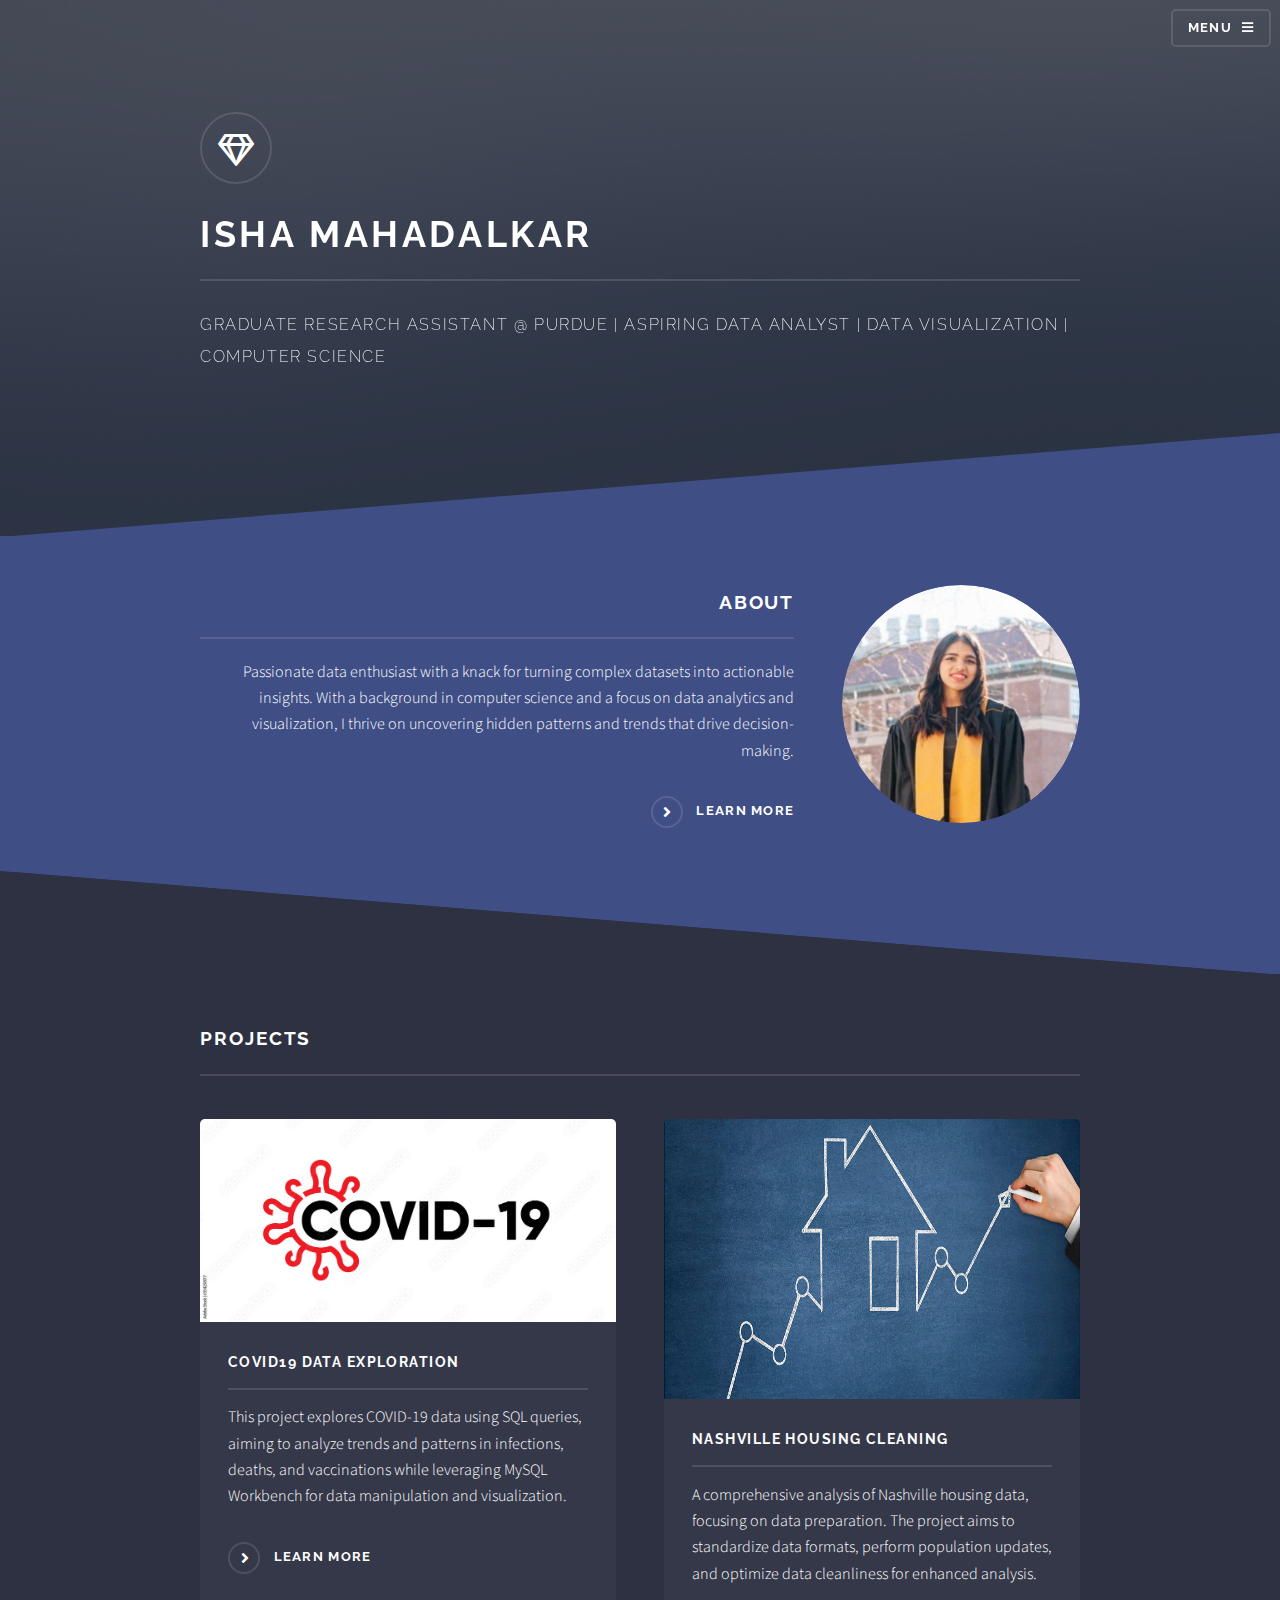
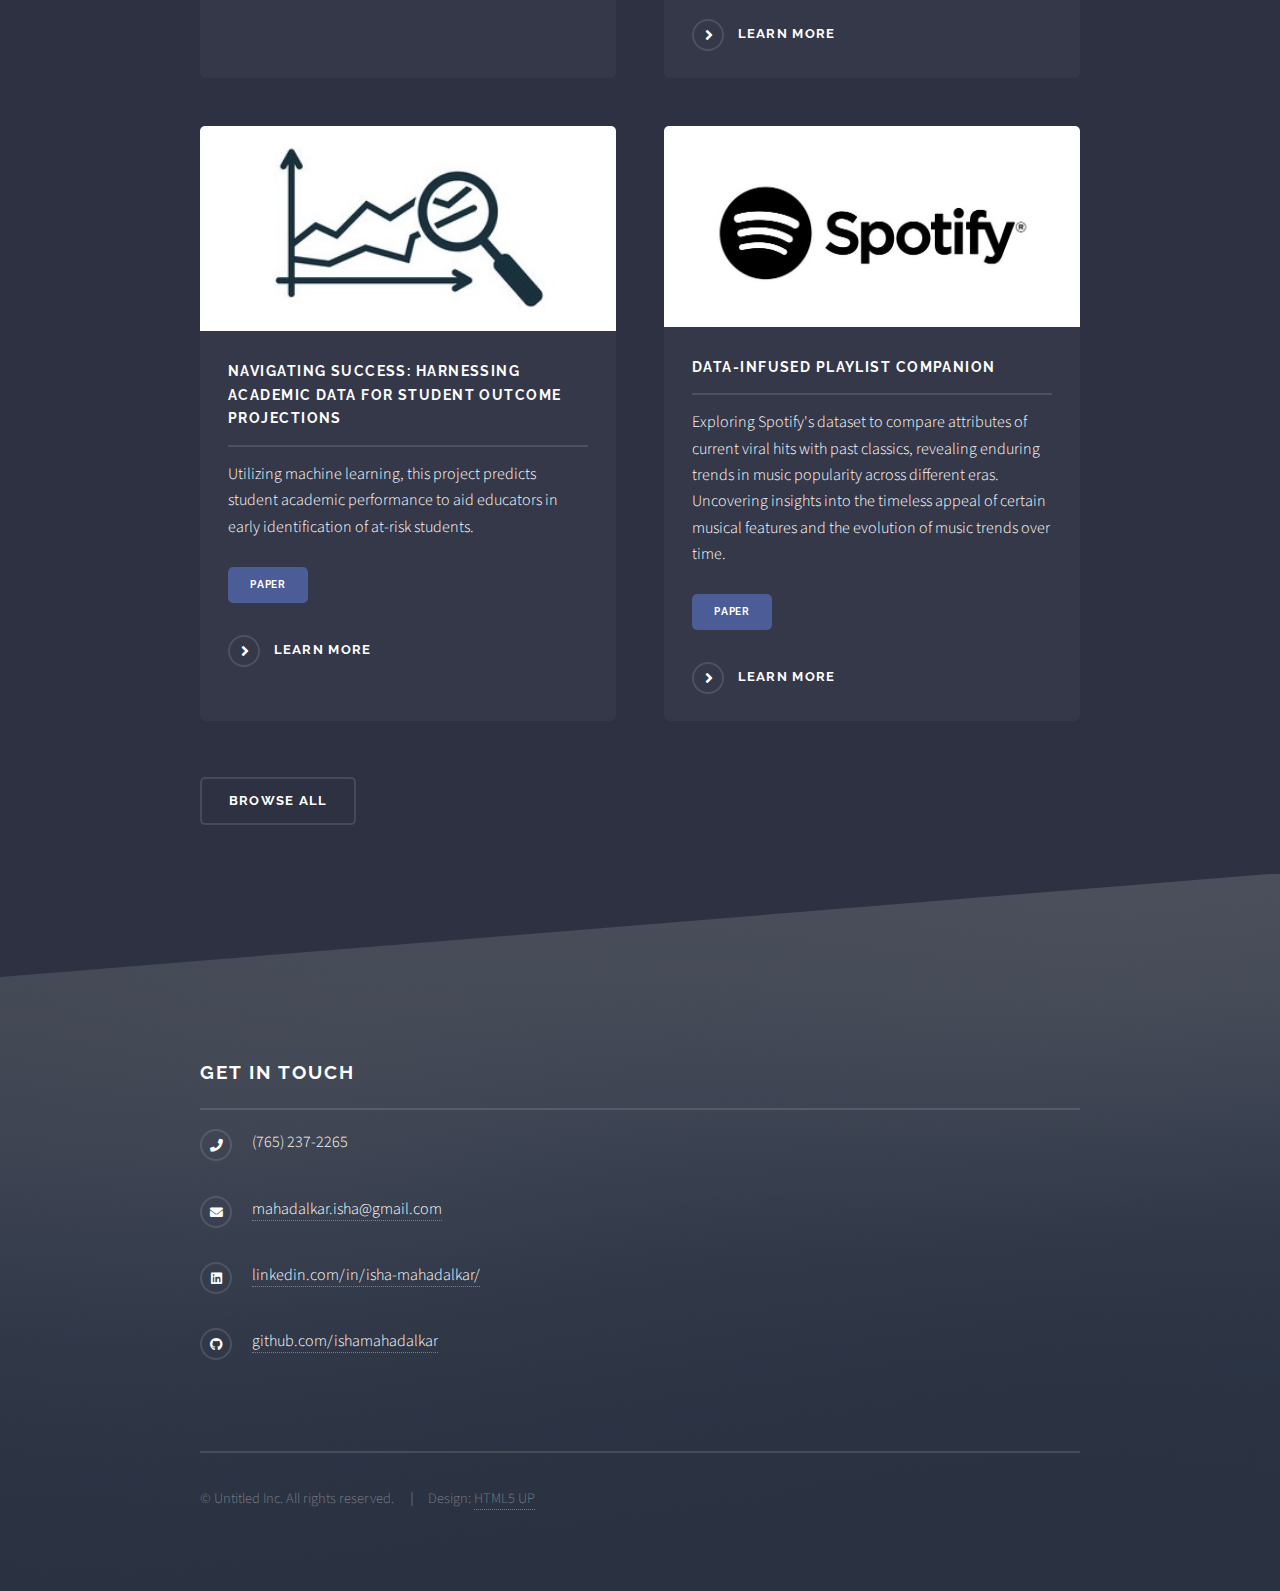
==== index.html @ 79e496f6 "Updated files" ====
<!DOCTYPE HTML>
<!--
	Solid State by HTML5 UP
	html5up.net | @ajlkn
	Free for personal and commercial use under the CCA 3.0 license (html5up.net/license)
-->
<html>

<head>
    <title>Isha Mahadalkar Portfolio</title>
    <meta charset="utf-8" />
    <meta name="viewport" content="width=device-width, initial-scale=1, user-scalable=no" />
    <link rel="stylesheet" href="assets/css/main.css" />
    <noscript><link rel="stylesheet" href="assets/css/noscript.css" /></noscript>
</head>

<body class="is-preload">

    <!-- Page Wrapper -->
    <div id="page-wrapper">

        <!-- Header -->
        <header id="header" class="alt">
            <h1><a href="index.html">Isha Mahadalkar</a></h1>
            <nav>
                <a href="#menu">Menu</a>
            </nav>
        </header>

        <!-- Menu -->
        <nav id="menu">
            <div class="inner">
                <h2>Menu</h2>
                <ul class="links">
                    <li><a href="index.html">Home</a></li>
                    <li><a href="about.html">About</a></li>
                    <li><a href="projects.html">Projects</a></li>
                    <li><a href="files/Isha-Mahadalkar-Resume-C.pdf" target="_blank">Resume</a></li>
                    <li>
                        <a href="https://ieeexplore.ieee.org/abstract/document/10343281?casa_token=bLVa8JXh_fMAAAAA:olAoJfQxGHXmbWuOHgBxUnEMqyNWDT9egTo2AXgvDfc9dtRNstawu6jTTs-5uiBx3ZxhEOnxxQ" target="_blank">Publication</a>
                    </li>
                </ul>
                <a href="#" class="close">Close</a>
            </div>
        </nav>

        <!-- Banner -->
        <section id="banner">
            <div class="inner">
                <div class="logo"><span class="icon fa-gem"></span></div>
                <h2>Isha Mahadalkar</h2>
                <p>Graduate Research Assistant @ Purdue | Aspiring Data Analyst | Data Visualization | Computer Science
                </p>
            </div>
        </section>

        <!-- Wrapper -->
        <section id="wrapper">

            <!-- About Section -->
            <section id="three" class="wrapper spotlight style3">
                <div class="inner">
                    <a href="#" class="image"><img src="images/img.jpeg" alt="" /></a>
                    <div class="content">
                        <h2 class="major">About</h2>
                        <p>Passionate data enthusiast with a knack for turning complex datasets into actionable insights. With a background in computer science and a focus on data analytics and visualization, I thrive on uncovering hidden patterns and trends
                            that drive decision-making.</p>
                        <a href="about.html" class="special">Learn more</a>
                    </div>
                </div>
            </section>

            <!-- Four -->
            <section id="four" class="wrapper alt style1">
                <div class="inner">
                    <h2 class="major">Projects</h2>
                    <!-- <p>Cras mattis ante fermentum, malesuada neque vitae, eleifend erat. Phasellus non pulvinar erat. Fusce tincidunt, nisl eget mattis egestas, purus ipsum consequat orci, sit amet lobortis lorem lacus in tellus. Sed ac elementum arcu. Quisque
                        placerat auctor laoreet.</p> -->
                    <section class="features">
                        <article>
                            <a href="#" class="image"><img src="images/projects/logo_covid.jpeg" alt="" /></a>
                            <h3 class="major">COVID19 Data Exploration</h3>
                            <p>This project explores COVID-19 data using SQL queries, aiming to analyze trends and patterns in infections, deaths, and vaccinations while leveraging MySQL Workbench for data manipulation and visualization.</p>
                            <a href="https://github.com/ishamahadalkar/Covid_Exploration" target="_blank" class="special">Learn more</a>
                        </article>
                        <article>
                            <a href="#" class="image"><img src="images/projects/logo_housing.jpeg" height="280px" alt="" /></a>
                            <h3 class="major">Nashville Housing Cleaning</h3>
                            <p>A comprehensive analysis of Nashville housing data, focusing on data preparation. The project aims to standardize data formats, perform population updates, and optimize data cleanliness for enhanced analysis.</p>
                            <a href="https://github.com/ishamahadalkar/Nashville_Housing" class="special" target="_blank">Learn more</a>
                        </article>
                        <article>
                            <a href="#" class="image"><img src="images/projects/logo_academic.jpeg" alt="" /></a>
                            <h3 class="major">Navigating Success: Harnessing Academic Data for Student Outcome Projections</h3>
                            <p>Utilizing machine learning, this project predicts student academic performance to aid educators in early identification of at-risk students.
                                <br><br><a class="button primary small" href="files/Academic_Final_Paper.pdf" target="_blank">Paper</a>
                            </p>

                            <a href="https://github.com/ishamahadalkar/Academic_Prediction" class="special" target="_blank">Learn more</a>
                        </article>
                        <article>
                            <a href="#" class="image"><img src="images/projects/logo_playlist.jpeg" alt="" /></a>
                            <h3 class="major">Data-Infused Playlist Companion</h3>
                            <p>Exploring Spotify's dataset to compare attributes of current viral hits with past classics, revealing enduring trends in music popularity across different eras. Uncovering insights into the timeless appeal of certain musical
                                features and the evolution of music trends over time.
                                <br><br><a class="button primary small" href="files/SpotifyVis.pdf" target="_blank">Paper</a></p>

                            <a href="https://github.com/ishamahadalkar/Playlist_Companion" class="special" target="_blank">Learn more</a>
                        </article>
                    </section>
                    <ul class="actions">
                        <li><a href="projects.html" class="button">Browse All</a></li>
                    </ul>
                </div>
            </section>

        </section>

        <!-- Footer -->
        <section id="footer">
            <div class="inner">
                <h2 class="major">Get in touch</h2>

                <ul class="contact">
                    <li class="icon solid fa-phone">(765) 237-2265</li>
                    <li class="icon solid fa-envelope"><a href="mailto:mahadalkar.isha@gmail.com">mahadalkar.isha@gmail.com</a></li>
                    <li class="icon brands fa-linkedin">
                        <a href="https://www.linkedin.com/in/isha-mahadalkar/">linkedin.com/in/isha-mahadalkar/</a>
                    </li>
                    <li class="icon brands fa-github"><a href="https://github.com/ishamahadalkar">github.com/ishamahadalkar</a></li>
                </ul>
                <ul class="copyright ">
                    <li>&copy; Untitled Inc. All rights reserved.</li>
                    <li>Design: <a href="http://html5up.net ">HTML5 UP</a></li>
                </ul>
            </div>
        </section>

    </div>

    <!-- Scripts -->
    <script src="assets/js/jquery.min.js "></script>
    <script src="assets/js/jquery.scrollex.min.js "></script>
    <script src="assets/js/browser.min.js "></script>
    <script src="assets/js/breakpoints.min.js "></script>
    <script src="assets/js/util.js "></script>
    <script src="assets/js/main.js "></script>

</body>

</html>
---- assets/css/main.css ----
@import url(fontawesome-all.min.css);
@import url("https://fonts.googleapis.com/css?family=Raleway:200,700|Source+Sans+Pro:300,600,300italic,600italic");

/*
	Solid State by HTML5 UP
	html5up.net | @ajlkn
	Free for personal and commercial use under the CCA 3.0 license (html5up.net/license)
*/

html,
body,
div,
span,
applet,
object,
iframe,
h1,
h2,
h3,
h4,
h5,
h6,
p,
blockquote,
pre,
a,
abbr,
acronym,
address,
big,
cite,
code,
del,
dfn,
em,
img,
ins,
kbd,
q,
s,
samp,
small,
strike,
strong,
sub,
sup,
tt,
var,
b,
u,
i,
center,
dl,
dt,
dd,
ol,
ul,
li,
fieldset,
form,
label,
legend,
table,
caption,
tbody,
tfoot,
thead,
tr,
th,
td,
article,
aside,
canvas,
details,
embed,
figure,
figcaption,
footer,
header,
hgroup,
menu,
nav,
output,
ruby,
section,
summary,
time,
mark,
audio,
video {
    margin: 0;
    padding: 0;
    border: 0;
    font-size: 100%;
    font: inherit;
    vertical-align: baseline;
}

article,
aside,
details,
figcaption,
figure,
footer,
header,
hgroup,
menu,
nav,
section {
    display: block;
}

body {
    line-height: 1;
}

ol,
ul {
    list-style: none;
}

blockquote,
q {
    quotes: none;
}

blockquote:before,
blockquote:after,
q:before,
q:after {
    content: '';
    content: none;
}

table {
    border-collapse: collapse;
    border-spacing: 0;
}

body {
    -webkit-text-size-adjust: none;
}

mark {
    background-color: transparent;
    color: inherit;
}

input::-moz-focus-inner {
    border: 0;
    padding: 0;
}

input,
select,
textarea {
    -moz-appearance: none;
    -webkit-appearance: none;
    -ms-appearance: none;
    appearance: none;
}


/* Basic */

@-ms-viewport {
    width: device-width;
}

body {
    -ms-overflow-style: scrollbar;
}

@media screen and (max-width: 480px) {
    html,
    body {
        min-width: 320px;
    }
}

html {
    box-sizing: border-box;
}

*,
*:before,
*:after {
    box-sizing: inherit;
}

body {
    background-color: #2e3141;
    background-image: linear-gradient(to top, rgba(46, 49, 65, 0.8), rgba(46, 49, 65, 0.8)), url("../../images/bg.jpg");
    background-size: auto, cover;
    background-attachment: fixed, fixed;
    background-position: center, center;
}

body.is-preload *,
body.is-preload *:before,
body.is-preload *:after {
    -moz-animation: none !important;
    -webkit-animation: none !important;
    -ms-animation: none !important;
    animation: none !important;
    -moz-transition: none !important;
    -webkit-transition: none !important;
    -ms-transition: none !important;
    transition: none !important;
}


/* Type */

body,
input,
select,
textarea {
    color: #ffffff;
    font-family: "Source Sans Pro", Helvetica, sans-serif;
    font-size: 16.5pt;
    font-weight: 300;
    line-height: 1.65;
}

@media screen and (max-width: 1680px) {
    body,
    input,
    select,
    textarea {
        font-size: 13pt;
    }
}

@media screen and (max-width: 1280px) {
    body,
    input,
    select,
    textarea {
        font-size: 12pt;
    }
}

@media screen and (max-width: 980px) {
    body,
    input,
    select,
    textarea {
        font-size: 12pt;
    }
}

@media screen and (max-width: 736px) {
    body,
    input,
    select,
    textarea {
        font-size: 12pt;
    }
}

@media screen and (max-width: 480px) {
    body,
    input,
    select,
    textarea {
        font-size: 12pt;
    }
}

a {
    -moz-transition: color 0.2s ease-in-out, border-bottom-color 0.2s ease-in-out;
    -webkit-transition: color 0.2s ease-in-out, border-bottom-color 0.2s ease-in-out;
    -ms-transition: color 0.2s ease-in-out, border-bottom-color 0.2s ease-in-out;
    transition: color 0.2s ease-in-out, border-bottom-color 0.2s ease-in-out;
    border-bottom: dotted 1px rgba(255, 255, 255, 0.35);
    color: #ffffff;
    text-decoration: none;
}

a:hover {
    border-bottom-color: transparent;
    color: #ffffff !important;
}

a.special:not(.button) {
    text-decoration: none;
    border-bottom: 0;
    display: block;
    font-family: Raleway, Helvetica, sans-serif;
    font-size: 0.8em;
    font-weight: 700;
    letter-spacing: 0.1em;
    margin: 0 0 2em 0;
    text-transform: uppercase;
}

a.special:not(.button):before {
    -moz-osx-font-smoothing: grayscale;
    -webkit-font-smoothing: antialiased;
    display: inline-block;
    font-style: normal;
    font-variant: normal;
    text-rendering: auto;
    line-height: 1;
    text-transform: none !important;
    font-family: 'Font Awesome 5 Free';
    font-weight: 900;
}

a.special:not(.button):before {
    -moz-transition: background-color 0.2s ease-in-out;
    -webkit-transition: background-color 0.2s ease-in-out;
    -ms-transition: background-color 0.2s ease-in-out;
    transition: background-color 0.2s ease-in-out;
    border-radius: 100%;
    border: solid 2px rgba(255, 255, 255, 0.125);
    content: '\f105';
    display: inline-block;
    font-size: 1.25em;
    height: 2em;
    line-height: 1.75em;
    margin-right: 0.85em;
    text-align: center;
    text-indent: 0.15em;
    vertical-align: middle;
    width: 2em;
}

a.special:not(.button):hover:before {
    background-color: rgba(255, 255, 255, 0.025);
}

a.special:not(.button):active:before {
    background-color: rgba(255, 255, 255, 0.075);
}

strong,
b {
    color: #ffffff;
    font-weight: 600;
}

em,
i {
    font-style: italic;
}

p {
    margin: 0 0 2em 0;
}

h1,
h2,
h3,
h4,
h5,
h6 {
    color: #ffffff;
    font-family: Raleway, Helvetica, sans-serif;
    font-weight: 700;
    letter-spacing: 0.1em;
    margin: 0 0 1em 0;
    text-transform: uppercase;
}

h1 a,
h2 a,
h3 a,
h4 a,
h5 a,
h6 a {
    color: inherit;
    text-decoration: none;
    border-bottom: 0;
}

h1 span,
h2 span,
h3 span,
h4 span,
h5 span,
h6 span {
    font-weight: 200;
}

h1.major,
h2.major,
h3.major,
h4.major,
h5.major,
h6.major {
    padding-bottom: 1em;
    border-bottom: solid 2px rgba(255, 255, 255, 0.125);
}

h2 {
    font-size: 1.2em;
}

h3 {
    font-size: 0.9em;
}

h4 {
    font-size: 0.7em;
}

h5 {
    font-size: 0.7em;
}

h6 {
    font-size: 0.7em;
}

@media screen and (max-width: 736px) {
    h2 {
        font-size: 1em;
    }
    h3 {
        font-size: 0.8em;
    }
}

sub {
    font-size: 0.8em;
    position: relative;
    top: 0.5em;
}

sup {
    font-size: 0.8em;
    position: relative;
    top: -0.5em;
}

blockquote {
    border-left: solid 4px rgba(255, 255, 255, 0.125);
    font-style: italic;
    margin: 0 0 2em 0;
    padding: 0.5em 0 0.5em 2em;
}

code {
    background: rgba(255, 255, 255, 0.025);
    border-radius: 5px;
    border: solid 2px rgba(255, 255, 255, 0.125);
    font-family: "Courier New", monospace;
    font-size: 0.9em;
    margin: 0 0.25em;
    padding: 0.25em 0.65em;
}

pre {
    -webkit-overflow-scrolling: touch;
    font-family: "Courier New", monospace;
    font-size: 0.9em;
    margin: 0 0 2em 0;
}

pre code {
    display: block;
    line-height: 1.75em;
    padding: 1em 1.5em;
    overflow-x: auto;
}

hr {
    border: 0;
    border-bottom: solid 2px rgba(255, 255, 255, 0.125);
    margin: 2.5em 0;
}

hr.major {
    margin: 4em 0;
}

.align-left {
    text-align: left;
}

.align-center {
    text-align: center;
}

.align-right {
    text-align: right;
}


/* Row */

.row {
    display: flex;
    flex-wrap: wrap;
    box-sizing: border-box;
    align-items: stretch;
}

.row>* {
    box-sizing: border-box;
}

.row.gtr-uniform>*> :last-child {
    margin-bottom: 0;
}

.row.aln-left {
    justify-content: flex-start;
}

.row.aln-center {
    justify-content: center;
}

.row.aln-right {
    justify-content: flex-end;
}

.row.aln-top {
    align-items: flex-start;
}

.row.aln-middle {
    align-items: center;
}

.row.aln-bottom {
    align-items: flex-end;
}

.row>.imp {
    order: -1;
}

.row>.col-1 {
    width: 8.33333%;
}

.row>.off-1 {
    margin-left: 8.33333%;
}

.row>.col-2 {
    width: 16.66667%;
}

.row>.off-2 {
    margin-left: 16.66667%;
}

.row>.col-3 {
    width: 25%;
}

.row>.off-3 {
    margin-left: 25%;
}

.row>.col-4 {
    width: 33.33333%;
}

.row>.off-4 {
    margin-left: 33.33333%;
}

.row>.col-5 {
    width: 41.66667%;
}

.row>.off-5 {
    margin-left: 41.66667%;
}

.row>.col-6 {
    width: 50%;
}

.row>.off-6 {
    margin-left: 50%;
}

.row>.col-7 {
    width: 58.33333%;
}

.row>.off-7 {
    margin-left: 58.33333%;
}

.row>.col-8 {
    width: 66.66667%;
}

.row>.off-8 {
    margin-left: 66.66667%;
}

.row>.col-9 {
    width: 75%;
}

.row>.off-9 {
    margin-left: 75%;
}

.row>.col-10 {
    width: 83.33333%;
}

.row>.off-10 {
    margin-left: 83.33333%;
}

.row>.col-11 {
    width: 91.66667%;
}

.row>.off-11 {
    margin-left: 91.66667%;
}

.row>.col-12 {
    width: 100%;
}

.row>.off-12 {
    margin-left: 100%;
}

.row.gtr-0 {
    margin-top: 0;
    margin-left: 0em;
}

.row.gtr-0>* {
    padding: 0 0 0 0em;
}

.row.gtr-0.gtr-uniform {
    margin-top: 0em;
}

.row.gtr-0.gtr-uniform>* {
    padding-top: 0em;
}

.row.gtr-25 {
    margin-top: 0;
    margin-left: -0.4375em;
}

.row.gtr-25>* {
    padding: 0 0 0 0.4375em;
}

.row.gtr-25.gtr-uniform {
    margin-top: -0.4375em;
}

.row.gtr-25.gtr-uniform>* {
    padding-top: 0.4375em;
}

.row.gtr-50 {
    margin-top: 0;
    margin-left: -0.875em;
}

.row.gtr-50>* {
    padding: 0 0 0 0.875em;
}

.row.gtr-50.gtr-uniform {
    margin-top: -0.875em;
}

.row.gtr-50.gtr-uniform>* {
    padding-top: 0.875em;
}

.row {
    margin-top: 0;
    margin-left: -1.75em;
}

.row>* {
    padding: 0 0 0 1.75em;
}

.row.gtr-uniform {
    margin-top: -1.75em;
}

.row.gtr-uniform>* {
    padding-top: 1.75em;
}

.row.gtr-150 {
    margin-top: 0;
    margin-left: -2.625em;
}

.row.gtr-150>* {
    padding: 0 0 0 2.625em;
}

.row.gtr-150.gtr-uniform {
    margin-top: -2.625em;
}

.row.gtr-150.gtr-uniform>* {
    padding-top: 2.625em;
}

.row.gtr-200 {
    margin-top: 0;
    margin-left: -3.5em;
}

.row.gtr-200>* {
    padding: 0 0 0 3.5em;
}

.row.gtr-200.gtr-uniform {
    margin-top: -3.5em;
}

.row.gtr-200.gtr-uniform>* {
    padding-top: 3.5em;
}

@media screen and (max-width: 1680px) {
    .row {
        display: flex;
        flex-wrap: wrap;
        box-sizing: border-box;
        align-items: stretch;
    }
    .row>* {
        box-sizing: border-box;
    }
    .row.gtr-uniform>*> :last-child {
        margin-bottom: 0;
    }
    .row.aln-left {
        justify-content: flex-start;
    }
    .row.aln-center {
        justify-content: center;
    }
    .row.aln-right {
        justify-content: flex-end;
    }
    .row.aln-top {
        align-items: flex-start;
    }
    .row.aln-middle {
        align-items: center;
    }
    .row.aln-bottom {
        align-items: flex-end;
    }
    .row>.imp-xlarge {
        order: -1;
    }
    .row>.col-1-xlarge {
        width: 8.33333%;
    }
    .row>.off-1-xlarge {
        margin-left: 8.33333%;
    }
    .row>.col-2-xlarge {
        width: 16.66667%;
    }
    .row>.off-2-xlarge {
        margin-left: 16.66667%;
    }
    .row>.col-3-xlarge {
        width: 25%;
    }
    .row>.off-3-xlarge {
        margin-left: 25%;
    }
    .row>.col-4-xlarge {
        width: 33.33333%;
    }
    .row>.off-4-xlarge {
        margin-left: 33.33333%;
    }
    .row>.col-5-xlarge {
        width: 41.66667%;
    }
    .row>.off-5-xlarge {
        margin-left: 41.66667%;
    }
    .row>.col-6-xlarge {
        width: 50%;
    }
    .row>.off-6-xlarge {
        margin-left: 50%;
    }
    .row>.col-7-xlarge {
        width: 58.33333%;
    }
    .row>.off-7-xlarge {
        margin-left: 58.33333%;
    }
    .row>.col-8-xlarge {
        width: 66.66667%;
    }
    .row>.off-8-xlarge {
        margin-left: 66.66667%;
    }
    .row>.col-9-xlarge {
        width: 75%;
    }
    .row>.off-9-xlarge {
        margin-left: 75%;
    }
    .row>.col-10-xlarge {
        width: 83.33333%;
    }
    .row>.off-10-xlarge {
        margin-left: 83.33333%;
    }
    .row>.col-11-xlarge {
        width: 91.66667%;
    }
    .row>.off-11-xlarge {
        margin-left: 91.66667%;
    }
    .row>.col-12-xlarge {
        width: 100%;
    }
    .row>.off-12-xlarge {
        margin-left: 100%;
    }
    .row.gtr-0 {
        margin-top: 0;
        margin-left: 0em;
    }
    .row.gtr-0>* {
        padding: 0 0 0 0em;
    }
    .row.gtr-0.gtr-uniform {
        margin-top: 0em;
    }
    .row.gtr-0.gtr-uniform>* {
        padding-top: 0em;
    }
    .row.gtr-25 {
        margin-top: 0;
        margin-left: -0.4375em;
    }
    .row.gtr-25>* {
        padding: 0 0 0 0.4375em;
    }
    .row.gtr-25.gtr-uniform {
        margin-top: -0.4375em;
    }
    .row.gtr-25.gtr-uniform>* {
        padding-top: 0.4375em;
    }
    .row.gtr-50 {
        margin-top: 0;
        margin-left: -0.875em;
    }
    .row.gtr-50>* {
        padding: 0 0 0 0.875em;
    }
    .row.gtr-50.gtr-uniform {
        margin-top: -0.875em;
    }
    .row.gtr-50.gtr-uniform>* {
        padding-top: 0.875em;
    }
    .row {
        margin-top: 0;
        margin-left: -1.75em;
    }
    .row>* {
        padding: 0 0 0 1.75em;
    }
    .row.gtr-uniform {
        margin-top: -1.75em;
    }
    .row.gtr-uniform>* {
        padding-top: 1.75em;
    }
    .row.gtr-150 {
        margin-top: 0;
        margin-left: -2.625em;
    }
    .row.gtr-150>* {
        padding: 0 0 0 2.625em;
    }
    .row.gtr-150.gtr-uniform {
        margin-top: -2.625em;
    }
    .row.gtr-150.gtr-uniform>* {
        padding-top: 2.625em;
    }
    .row.gtr-200 {
        margin-top: 0;
        margin-left: -3.5em;
    }
    .row.gtr-200>* {
        padding: 0 0 0 3.5em;
    }
    .row.gtr-200.gtr-uniform {
        margin-top: -3.5em;
    }
    .row.gtr-200.gtr-uniform>* {
        padding-top: 3.5em;
    }
}

@media screen and (max-width: 1280px) {
    .row {
        display: flex;
        flex-wrap: wrap;
        box-sizing: border-box;
        align-items: stretch;
    }
    .row>* {
        box-sizing: border-box;
    }
    .row.gtr-uniform>*> :last-child {
        margin-bottom: 0;
    }
    .row.aln-left {
        justify-content: flex-start;
    }
    .row.aln-center {
        justify-content: center;
    }
    .row.aln-right {
        justify-content: flex-end;
    }
    .row.aln-top {
        align-items: flex-start;
    }
    .row.aln-middle {
        align-items: center;
    }
    .row.aln-bottom {
        align-items: flex-end;
    }
    .row>.imp-large {
        order: -1;
    }
    .row>.col-1-large {
        width: 8.33333%;
    }
    .row>.off-1-large {
        margin-left: 8.33333%;
    }
    .row>.col-2-large {
        width: 16.66667%;
    }
    .row>.off-2-large {
        margin-left: 16.66667%;
    }
    .row>.col-3-large {
        width: 25%;
    }
    .row>.off-3-large {
        margin-left: 25%;
    }
    .row>.col-4-large {
        width: 33.33333%;
    }
    .row>.off-4-large {
        margin-left: 33.33333%;
    }
    .row>.col-5-large {
        width: 41.66667%;
    }
    .row>.off-5-large {
        margin-left: 41.66667%;
    }
    .row>.col-6-large {
        width: 50%;
    }
    .row>.off-6-large {
        margin-left: 50%;
    }
    .row>.col-7-large {
        width: 58.33333%;
    }
    .row>.off-7-large {
        margin-left: 58.33333%;
    }
    .row>.col-8-large {
        width: 66.66667%;
    }
    .row>.off-8-large {
        margin-left: 66.66667%;
    }
    .row>.col-9-large {
        width: 75%;
    }
    .row>.off-9-large {
        margin-left: 75%;
    }
    .row>.col-10-large {
        width: 83.33333%;
    }
    .row>.off-10-large {
        margin-left: 83.33333%;
    }
    .row>.col-11-large {
        width: 91.66667%;
    }
    .row>.off-11-large {
        margin-left: 91.66667%;
    }
    .row>.col-12-large {
        width: 100%;
    }
    .row>.off-12-large {
        margin-left: 100%;
    }
    .row.gtr-0 {
        margin-top: 0;
        margin-left: 0em;
    }
    .row.gtr-0>* {
        padding: 0 0 0 0em;
    }
    .row.gtr-0.gtr-uniform {
        margin-top: 0em;
    }
    .row.gtr-0.gtr-uniform>* {
        padding-top: 0em;
    }
    .row.gtr-25 {
        margin-top: 0;
        margin-left: -0.4375em;
    }
    .row.gtr-25>* {
        padding: 0 0 0 0.4375em;
    }
    .row.gtr-25.gtr-uniform {
        margin-top: -0.4375em;
    }
    .row.gtr-25.gtr-uniform>* {
        padding-top: 0.4375em;
    }
    .row.gtr-50 {
        margin-top: 0;
        margin-left: -0.875em;
    }
    .row.gtr-50>* {
        padding: 0 0 0 0.875em;
    }
    .row.gtr-50.gtr-uniform {
        margin-top: -0.875em;
    }
    .row.gtr-50.gtr-uniform>* {
        padding-top: 0.875em;
    }
    .row {
        margin-top: 0;
        margin-left: -1.75em;
    }
    .row>* {
        padding: 0 0 0 1.75em;
    }
    .row.gtr-uniform {
        margin-top: -1.75em;
    }
    .row.gtr-uniform>* {
        padding-top: 1.75em;
    }
    .row.gtr-150 {
        margin-top: 0;
        margin-left: -2.625em;
    }
    .row.gtr-150>* {
        padding: 0 0 0 2.625em;
    }
    .row.gtr-150.gtr-uniform {
        margin-top: -2.625em;
    }
    .row.gtr-150.gtr-uniform>* {
        padding-top: 2.625em;
    }
    .row.gtr-200 {
        margin-top: 0;
        margin-left: -3.5em;
    }
    .row.gtr-200>* {
        padding: 0 0 0 3.5em;
    }
    .row.gtr-200.gtr-uniform {
        margin-top: -3.5em;
    }
    .row.gtr-200.gtr-uniform>* {
        padding-top: 3.5em;
    }
}

@media screen and (max-width: 980px) {
    .row {
        display: flex;
        flex-wrap: wrap;
        box-sizing: border-box;
        align-items: stretch;
    }
    .row>* {
        box-sizing: border-box;
    }
    .row.gtr-uniform>*> :last-child {
        margin-bottom: 0;
    }
    .row.aln-left {
        justify-content: flex-start;
    }
    .row.aln-center {
        justify-content: center;
    }
    .row.aln-right {
        justify-content: flex-end;
    }
    .row.aln-top {
        align-items: flex-start;
    }
    .row.aln-middle {
        align-items: center;
    }
    .row.aln-bottom {
        align-items: flex-end;
    }
    .row>.imp-medium {
        order: -1;
    }
    .row>.col-1-medium {
        width: 8.33333%;
    }
    .row>.off-1-medium {
        margin-left: 8.33333%;
    }
    .row>.col-2-medium {
        width: 16.66667%;
    }
    .row>.off-2-medium {
        margin-left: 16.66667%;
    }
    .row>.col-3-medium {
        width: 25%;
    }
    .row>.off-3-medium {
        margin-left: 25%;
    }
    .row>.col-4-medium {
        width: 33.33333%;
    }
    .row>.off-4-medium {
        margin-left: 33.33333%;
    }
    .row>.col-5-medium {
        width: 41.66667%;
    }
    .row>.off-5-medium {
        margin-left: 41.66667%;
    }
    .row>.col-6-medium {
        width: 50%;
    }
    .row>.off-6-medium {
        margin-left: 50%;
    }
    .row>.col-7-medium {
        width: 58.33333%;
    }
    .row>.off-7-medium {
        margin-left: 58.33333%;
    }
    .row>.col-8-medium {
        width: 66.66667%;
    }
    .row>.off-8-medium {
        margin-left: 66.66667%;
    }
    .row>.col-9-medium {
        width: 75%;
    }
    .row>.off-9-medium {
        margin-left: 75%;
    }
    .row>.col-10-medium {
        width: 83.33333%;
    }
    .row>.off-10-medium {
        margin-left: 83.33333%;
    }
    .row>.col-11-medium {
        width: 91.66667%;
    }
    .row>.off-11-medium {
        margin-left: 91.66667%;
    }
    .row>.col-12-medium {
        width: 100%;
    }
    .row>.off-12-medium {
        margin-left: 100%;
    }
    .row.gtr-0 {
        margin-top: 0;
        margin-left: 0em;
    }
    .row.gtr-0>* {
        padding: 0 0 0 0em;
    }
    .row.gtr-0.gtr-uniform {
        margin-top: 0em;
    }
    .row.gtr-0.gtr-uniform>* {
        padding-top: 0em;
    }
    .row.gtr-25 {
        margin-top: 0;
        margin-left: -0.4375em;
    }
    .row.gtr-25>* {
        padding: 0 0 0 0.4375em;
    }
    .row.gtr-25.gtr-uniform {
        margin-top: -0.4375em;
    }
    .row.gtr-25.gtr-uniform>* {
        padding-top: 0.4375em;
    }
    .row.gtr-50 {
        margin-top: 0;
        margin-left: -0.875em;
    }
    .row.gtr-50>* {
        padding: 0 0 0 0.875em;
    }
    .row.gtr-50.gtr-uniform {
        margin-top: -0.875em;
    }
    .row.gtr-50.gtr-uniform>* {
        padding-top: 0.875em;
    }
    .row {
        margin-top: 0;
        margin-left: -1.75em;
    }
    .row>* {
        padding: 0 0 0 1.75em;
    }
    .row.gtr-uniform {
        margin-top: -1.75em;
    }
    .row.gtr-uniform>* {
        padding-top: 1.75em;
    }
    .row.gtr-150 {
        margin-top: 0;
        margin-left: -2.625em;
    }
    .row.gtr-150>* {
        padding: 0 0 0 2.625em;
    }
    .row.gtr-150.gtr-uniform {
        margin-top: -2.625em;
    }
    .row.gtr-150.gtr-uniform>* {
        padding-top: 2.625em;
    }
    .row.gtr-200 {
        margin-top: 0;
        margin-left: -3.5em;
    }
    .row.gtr-200>* {
        padding: 0 0 0 3.5em;
    }
    .row.gtr-200.gtr-uniform {
        margin-top: -3.5em;
    }
    .row.gtr-200.gtr-uniform>* {
        padding-top: 3.5em;
    }
}

@media screen and (max-width: 736px) {
    .row {
        display: flex;
        flex-wrap: wrap;
        box-sizing: border-box;
        align-items: stretch;
    }
    .row>* {
        box-sizing: border-box;
    }
    .row.gtr-uniform>*> :last-child {
        margin-bottom: 0;
    }
    .row.aln-left {
        justify-content: flex-start;
    }
    .row.aln-center {
        justify-content: center;
    }
    .row.aln-right {
        justify-content: flex-end;
    }
    .row.aln-top {
        align-items: flex-start;
    }
    .row.aln-middle {
        align-items: center;
    }
    .row.aln-bottom {
        align-items: flex-end;
    }
    .row>.imp-small {
        order: -1;
    }
    .row>.col-1-small {
        width: 8.33333%;
    }
    .row>.off-1-small {
        margin-left: 8.33333%;
    }
    .row>.col-2-small {
        width: 16.66667%;
    }
    .row>.off-2-small {
        margin-left: 16.66667%;
    }
    .row>.col-3-small {
        width: 25%;
    }
    .row>.off-3-small {
        margin-left: 25%;
    }
    .row>.col-4-small {
        width: 33.33333%;
    }
    .row>.off-4-small {
        margin-left: 33.33333%;
    }
    .row>.col-5-small {
        width: 41.66667%;
    }
    .row>.off-5-small {
        margin-left: 41.66667%;
    }
    .row>.col-6-small {
        width: 50%;
    }
    .row>.off-6-small {
        margin-left: 50%;
    }
    .row>.col-7-small {
        width: 58.33333%;
    }
    .row>.off-7-small {
        margin-left: 58.33333%;
    }
    .row>.col-8-small {
        width: 66.66667%;
    }
    .row>.off-8-small {
        margin-left: 66.66667%;
    }
    .row>.col-9-small {
        width: 75%;
    }
    .row>.off-9-small {
        margin-left: 75%;
    }
    .row>.col-10-small {
        width: 83.33333%;
    }
    .row>.off-10-small {
        margin-left: 83.33333%;
    }
    .row>.col-11-small {
        width: 91.66667%;
    }
    .row>.off-11-small {
        margin-left: 91.66667%;
    }
    .row>.col-12-small {
        width: 100%;
    }
    .row>.off-12-small {
        margin-left: 100%;
    }
    .row.gtr-0 {
        margin-top: 0;
        margin-left: 0em;
    }
    .row.gtr-0>* {
        padding: 0 0 0 0em;
    }
    .row.gtr-0.gtr-uniform {
        margin-top: 0em;
    }
    .row.gtr-0.gtr-uniform>* {
        padding-top: 0em;
    }
    .row.gtr-25 {
        margin-top: 0;
        margin-left: -0.3125em;
    }
    .row.gtr-25>* {
        padding: 0 0 0 0.3125em;
    }
    .row.gtr-25.gtr-uniform {
        margin-top: -0.3125em;
    }
    .row.gtr-25.gtr-uniform>* {
        padding-top: 0.3125em;
    }
    .row.gtr-50 {
        margin-top: 0;
        margin-left: -0.625em;
    }
    .row.gtr-50>* {
        padding: 0 0 0 0.625em;
    }
    .row.gtr-50.gtr-uniform {
        margin-top: -0.625em;
    }
    .row.gtr-50.gtr-uniform>* {
        padding-top: 0.625em;
    }
    .row {
        margin-top: 0;
        margin-left: -1.25em;
    }
    .row>* {
        padding: 0 0 0 1.25em;
    }
    .row.gtr-uniform {
        margin-top: -1.25em;
    }
    .row.gtr-uniform>* {
        padding-top: 1.25em;
    }
    .row.gtr-150 {
        margin-top: 0;
        margin-left: -1.875em;
    }
    .row.gtr-150>* {
        padding: 0 0 0 1.875em;
    }
    .row.gtr-150.gtr-uniform {
        margin-top: -1.875em;
    }
    .row.gtr-150.gtr-uniform>* {
        padding-top: 1.875em;
    }
    .row.gtr-200 {
        margin-top: 0;
        margin-left: -2.5em;
    }
    .row.gtr-200>* {
        padding: 0 0 0 2.5em;
    }
    .row.gtr-200.gtr-uniform {
        margin-top: -2.5em;
    }
    .row.gtr-200.gtr-uniform>* {
        padding-top: 2.5em;
    }
}

@media screen and (max-width: 480px) {
    .row {
        display: flex;
        flex-wrap: wrap;
        box-sizing: border-box;
        align-items: stretch;
    }
    .row>* {
        box-sizing: border-box;
    }
    .row.gtr-uniform>*> :last-child {
        margin-bottom: 0;
    }
    .row.aln-left {
        justify-content: flex-start;
    }
    .row.aln-center {
        justify-content: center;
    }
    .row.aln-right {
        justify-content: flex-end;
    }
    .row.aln-top {
        align-items: flex-start;
    }
    .row.aln-middle {
        align-items: center;
    }
    .row.aln-bottom {
        align-items: flex-end;
    }
    .row>.imp-xsmall {
        order: -1;
    }
    .row>.col-1-xsmall {
        width: 8.33333%;
    }
    .row>.off-1-xsmall {
        margin-left: 8.33333%;
    }
    .row>.col-2-xsmall {
        width: 16.66667%;
    }
    .row>.off-2-xsmall {
        margin-left: 16.66667%;
    }
    .row>.col-3-xsmall {
        width: 25%;
    }
    .row>.off-3-xsmall {
        margin-left: 25%;
    }
    .row>.col-4-xsmall {
        width: 33.33333%;
    }
    .row>.off-4-xsmall {
        margin-left: 33.33333%;
    }
    .row>.col-5-xsmall {
        width: 41.66667%;
    }
    .row>.off-5-xsmall {
        margin-left: 41.66667%;
    }
    .row>.col-6-xsmall {
        width: 50%;
    }
    .row>.off-6-xsmall {
        margin-left: 50%;
    }
    .row>.col-7-xsmall {
        width: 58.33333%;
    }
    .row>.off-7-xsmall {
        margin-left: 58.33333%;
    }
    .row>.col-8-xsmall {
        width: 66.66667%;
    }
    .row>.off-8-xsmall {
        margin-left: 66.66667%;
    }
    .row>.col-9-xsmall {
        width: 75%;
    }
    .row>.off-9-xsmall {
        margin-left: 75%;
    }
    .row>.col-10-xsmall {
        width: 83.33333%;
    }
    .row>.off-10-xsmall {
        margin-left: 83.33333%;
    }
    .row>.col-11-xsmall {
        width: 91.66667%;
    }
    .row>.off-11-xsmall {
        margin-left: 91.66667%;
    }
    .row>.col-12-xsmall {
        width: 100%;
    }
    .row>.off-12-xsmall {
        margin-left: 100%;
    }
    .row.gtr-0 {
        margin-top: 0;
        margin-left: 0em;
    }
    .row.gtr-0>* {
        padding: 0 0 0 0em;
    }
    .row.gtr-0.gtr-uniform {
        margin-top: 0em;
    }
    .row.gtr-0.gtr-uniform>* {
        padding-top: 0em;
    }
    .row.gtr-25 {
        margin-top: 0;
        margin-left: -0.3125em;
    }
    .row.gtr-25>* {
        padding: 0 0 0 0.3125em;
    }
    .row.gtr-25.gtr-uniform {
        margin-top: -0.3125em;
    }
    .row.gtr-25.gtr-uniform>* {
        padding-top: 0.3125em;
    }
    .row.gtr-50 {
        margin-top: 0;
        margin-left: -0.625em;
    }
    .row.gtr-50>* {
        padding: 0 0 0 0.625em;
    }
    .row.gtr-50.gtr-uniform {
        margin-top: -0.625em;
    }
    .row.gtr-50.gtr-uniform>* {
        padding-top: 0.625em;
    }
    .row {
        margin-top: 0;
        margin-left: -1.25em;
    }
    .row>* {
        padding: 0 0 0 1.25em;
    }
    .row.gtr-uniform {
        margin-top: -1.25em;
    }
    .row.gtr-uniform>* {
        padding-top: 1.25em;
    }
    .row.gtr-150 {
        margin-top: 0;
        margin-left: -1.875em;
    }
    .row.gtr-150>* {
        padding: 0 0 0 1.875em;
    }
    .row.gtr-150.gtr-uniform {
        margin-top: -1.875em;
    }
    .row.gtr-150.gtr-uniform>* {
        padding-top: 1.875em;
    }
    .row.gtr-200 {
        margin-top: 0;
        margin-left: -2.5em;
    }
    .row.gtr-200>* {
        padding: 0 0 0 2.5em;
    }
    .row.gtr-200.gtr-uniform {
        margin-top: -2.5em;
    }
    .row.gtr-200.gtr-uniform>* {
        padding-top: 2.5em;
    }
}

@media screen and (max-width: 360px) {
    .row {
        display: flex;
        flex-wrap: wrap;
        box-sizing: border-box;
        align-items: stretch;
    }
    .row>* {
        box-sizing: border-box;
    }
    .row.gtr-uniform>*> :last-child {
        margin-bottom: 0;
    }
    .row.aln-left {
        justify-content: flex-start;
    }
    .row.aln-center {
        justify-content: center;
    }
    .row.aln-right {
        justify-content: flex-end;
    }
    .row.aln-top {
        align-items: flex-start;
    }
    .row.aln-middle {
        align-items: center;
    }
    .row.aln-bottom {
        align-items: flex-end;
    }
    .row>.imp-xxsmall {
        order: -1;
    }
    .row>.col-1-xxsmall {
        width: 8.33333%;
    }
    .row>.off-1-xxsmall {
        margin-left: 8.33333%;
    }
    .row>.col-2-xxsmall {
        width: 16.66667%;
    }
    .row>.off-2-xxsmall {
        margin-left: 16.66667%;
    }
    .row>.col-3-xxsmall {
        width: 25%;
    }
    .row>.off-3-xxsmall {
        margin-left: 25%;
    }
    .row>.col-4-xxsmall {
        width: 33.33333%;
    }
    .row>.off-4-xxsmall {
        margin-left: 33.33333%;
    }
    .row>.col-5-xxsmall {
        width: 41.66667%;
    }
    .row>.off-5-xxsmall {
        margin-left: 41.66667%;
    }
    .row>.col-6-xxsmall {
        width: 50%;
    }
    .row>.off-6-xxsmall {
        margin-left: 50%;
    }
    .row>.col-7-xxsmall {
        width: 58.33333%;
    }
    .row>.off-7-xxsmall {
        margin-left: 58.33333%;
    }
    .row>.col-8-xxsmall {
        width: 66.66667%;
    }
    .row>.off-8-xxsmall {
        margin-left: 66.66667%;
    }
    .row>.col-9-xxsmall {
        width: 75%;
    }
    .row>.off-9-xxsmall {
        margin-left: 75%;
    }
    .row>.col-10-xxsmall {
        width: 83.33333%;
    }
    .row>.off-10-xxsmall {
        margin-left: 83.33333%;
    }
    .row>.col-11-xxsmall {
        width: 91.66667%;
    }
    .row>.off-11-xxsmall {
        margin-left: 91.66667%;
    }
    .row>.col-12-xxsmall {
        width: 100%;
    }
    .row>.off-12-xxsmall {
        margin-left: 100%;
    }
    .row.gtr-0 {
        margin-top: 0;
        margin-left: 0em;
    }
    .row.gtr-0>* {
        padding: 0 0 0 0em;
    }
    .row.gtr-0.gtr-uniform {
        margin-top: 0em;
    }
    .row.gtr-0.gtr-uniform>* {
        padding-top: 0em;
    }
    .row.gtr-25 {
        margin-top: 0;
        margin-left: -0.3125em;
    }
    .row.gtr-25>* {
        padding: 0 0 0 0.3125em;
    }
    .row.gtr-25.gtr-uniform {
        margin-top: -0.3125em;
    }
    .row.gtr-25.gtr-uniform>* {
        padding-top: 0.3125em;
    }
    .row.gtr-50 {
        margin-top: 0;
        margin-left: -0.625em;
    }
    .row.gtr-50>* {
        padding: 0 0 0 0.625em;
    }
    .row.gtr-50.gtr-uniform {
        margin-top: -0.625em;
    }
    .row.gtr-50.gtr-uniform>* {
        padding-top: 0.625em;
    }
    .row {
        margin-top: 0;
        margin-left: -1.25em;
    }
    .row>* {
        padding: 0 0 0 1.25em;
    }
    .row.gtr-uniform {
        margin-top: -1.25em;
    }
    .row.gtr-uniform>* {
        padding-top: 1.25em;
    }
    .row.gtr-150 {
        margin-top: 0;
        margin-left: -1.875em;
    }
    .row.gtr-150>* {
        padding: 0 0 0 1.875em;
    }
    .row.gtr-150.gtr-uniform {
        margin-top: -1.875em;
    }
    .row.gtr-150.gtr-uniform>* {
        padding-top: 1.875em;
    }
    .row.gtr-200 {
        margin-top: 0;
        margin-left: -2.5em;
    }
    .row.gtr-200>* {
        padding: 0 0 0 2.5em;
    }
    .row.gtr-200.gtr-uniform {
        margin-top: -2.5em;
    }
    .row.gtr-200.gtr-uniform>* {
        padding-top: 2.5em;
    }
}


/* Section/Article */

section.special,
article.special {
    text-align: center;
}


/* Form */

form {
    margin: 0 0 2em 0;
}

form> :last-child {
    margin-bottom: 0;
}

form>.fields {
    display: -moz-flex;
    display: -webkit-flex;
    display: -ms-flex;
    display: flex;
    -moz-flex-wrap: wrap;
    -webkit-flex-wrap: wrap;
    -ms-flex-wrap: wrap;
    flex-wrap: wrap;
    width: calc(100% + 3em);
    margin: -1.5em 0 2em -1.5em;
}

form>.fields>.field {
    -moz-flex-grow: 0;
    -webkit-flex-grow: 0;
    -ms-flex-grow: 0;
    flex-grow: 0;
    -moz-flex-shrink: 0;
    -webkit-flex-shrink: 0;
    -ms-flex-shrink: 0;
    flex-shrink: 0;
    padding: 1.5em 0 0 1.5em;
    width: calc(100% - 1.5em);
}

form>.fields>.field.half {
    width: calc(50% - 0.75em);
}

form>.fields>.field.third {
    width: calc(100%/3 - 0.5em);
}

form>.fields>.field.quarter {
    width: calc(25% - 0.375em);
}

@media screen and (max-width: 480px) {
    form>.fields {
        width: calc(100% + 3em);
        margin: -1.5em 0 2em -1.5em;
    }
    form>.fields>.field {
        padding: 1.5em 0 0 1.5em;
        width: calc(100% - 1.5em);
    }
    form>.fields>.field.half {
        width: calc(100% - 1.5em);
    }
    form>.fields>.field.third {
        width: calc(100% - 1.5em);
    }
    form>.fields>.field.quarter {
        width: calc(100% - 1.5em);
    }
}

label {
    color: #ffffff;
    display: block;
    font-family: Raleway, Helvetica, sans-serif;
    font-size: 0.8em;
    font-weight: 700;
    letter-spacing: 0.1em;
    margin: 0 0 0.7em 0;
    text-transform: uppercase;
}

input[type="text"],
input[type="password"],
input[type="email"],
input[type="tel"],
select,
textarea {
    -moz-appearance: none;
    -webkit-appearance: none;
    -ms-appearance: none;
    appearance: none;
    background: rgba(255, 255, 255, 0.025);
    border-radius: 5px;
    border: none;
    border: solid 2px rgba(255, 255, 255, 0.125);
    color: inherit;
    display: block;
    outline: 0;
    padding: 0 1em;
    text-decoration: none;
    width: 100%;
}

input[type="text"]:invalid,
input[type="password"]:invalid,
input[type="email"]:invalid,
input[type="tel"]:invalid,
select:invalid,
textarea:invalid {
    box-shadow: none;
}

input[type="text"]:focus,
input[type="password"]:focus,
input[type="email"]:focus,
input[type="tel"]:focus,
select:focus,
textarea:focus {
    border-color: #5b6ba6;
}

select {
    background-image: url("data:image/svg+xml;charset=utf8,%3Csvg xmlns='http://www.w3.org/2000/svg' width='40' height='40' preserveAspectRatio='none' viewBox='0 0 40 40'%3E%3Cpath d='M9.4,12.3l10.4,10.4l10.4-10.4c0.2-0.2,0.5-0.4,0.9-0.4c0.3,0,0.6,0.1,0.9,0.4l3.3,3.3c0.2,0.2,0.4,0.5,0.4,0.9 c0,0.4-0.1,0.6-0.4,0.9L20.7,31.9c-0.2,0.2-0.5,0.4-0.9,0.4c-0.3,0-0.6-0.1-0.9-0.4L4.3,17.3c-0.2-0.2-0.4-0.5-0.4-0.9 c0-0.4,0.1-0.6,0.4-0.9l3.3-3.3c0.2-0.2,0.5-0.4,0.9-0.4S9.1,12.1,9.4,12.3z' fill='rgba(255, 255, 255, 0.125)' /%3E%3C/svg%3E");
    background-size: 1.25rem;
    background-repeat: no-repeat;
    background-position: calc(100% - 1rem) center;
    height: 2.75em;
    padding-right: 2.75em;
    text-overflow: ellipsis;
}

select option {
    color: #ffffff;
    background: #2e3141;
}

select:focus::-ms-value {
    background-color: transparent;
}

select::-ms-expand {
    display: none;
}

input[type="text"],
input[type="password"],
input[type="email"],
select {
    height: 2.75em;
}

textarea {
    padding: 0.75em 1em;
}

input[type="checkbox"],
input[type="radio"] {
    -moz-appearance: none;
    -webkit-appearance: none;
    -ms-appearance: none;
    appearance: none;
    display: block;
    float: left;
    margin-right: -2em;
    opacity: 0;
    width: 1em;
    z-index: -1;
}

input[type="checkbox"]+label,
input[type="radio"]+label {
    text-decoration: none;
    color: #ffffff;
    cursor: pointer;
    display: inline-block;
    font-size: 1em;
    font-family: "Source Sans Pro", Helvetica, sans-serif;
    text-transform: none;
    letter-spacing: 0;
    font-weight: 300;
    padding-left: 2.4em;
    padding-right: 0.75em;
    position: relative;
}

input[type="checkbox"]+label:before,
input[type="radio"]+label:before {
    -moz-osx-font-smoothing: grayscale;
    -webkit-font-smoothing: antialiased;
    display: inline-block;
    font-style: normal;
    font-variant: normal;
    text-rendering: auto;
    line-height: 1;
    text-transform: none !important;
    font-family: 'Font Awesome 5 Free';
    font-weight: 900;
}

input[type="checkbox"]+label:before,
input[type="radio"]+label:before {
    background: rgba(255, 255, 255, 0.025);
    border-radius: 5px;
    border: solid 2px rgba(255, 255, 255, 0.125);
    content: '';
    display: inline-block;
    font-size: 0.8em;
    height: 2.0625em;
    left: 0;
    line-height: 2.0625em;
    position: absolute;
    text-align: center;
    top: 0;
    width: 2.0625em;
}

input[type="checkbox"]:checked+label:before,
input[type="radio"]:checked+label:before {
    background: #ffffff;
    border-color: #ffffff;
    content: '\f00c';
    color: #2e3141;
}

input[type="checkbox"]:focus+label:before,
input[type="radio"]:focus+label:before {
    border-color: #4c5c96;
}

input[type="checkbox"]+label:before {
    border-radius: 5px;
}

input[type="radio"]+label:before {
    border-radius: 100%;
}

::-webkit-input-placeholder {
    color: rgba(255, 255, 255, 0.35) !important;
    opacity: 1.0;
}

:-moz-placeholder {
    color: rgba(255, 255, 255, 0.35) !important;
    opacity: 1.0;
}

::-moz-placeholder {
    color: rgba(255, 255, 255, 0.35) !important;
    opacity: 1.0;
}

:-ms-input-placeholder {
    color: rgba(255, 255, 255, 0.35) !important;
    opacity: 1.0;
}


/* Box */

.box {
    border-radius: 5px;
    border: solid 2px rgba(255, 255, 255, 0.125);
    margin-bottom: 2em;
    padding: 1.5em;
}

.box> :last-child,
.box> :last-child> :last-child,
.box> :last-child> :last-child> :last-child {
    margin-bottom: 0;
}

.box.alt {
    border: 0;
    border-radius: 0;
    padding: 0;
}


/* Icon */

.icon {
    text-decoration: none;
    border-bottom: none;
    position: relative;
}

.icon:before {
    -moz-osx-font-smoothing: grayscale;
    -webkit-font-smoothing: antialiased;
    display: inline-block;
    font-style: normal;
    font-variant: normal;
    text-rendering: auto;
    line-height: 1;
    text-transform: none !important;
    font-family: 'Font Awesome 5 Free';
    font-weight: 400;
}

.icon>.label {
    display: none;
}

.icon:before {
    line-height: inherit;
}

.icon.solid:before {
    font-weight: 900;
}

.icon.brands:before {
    font-family: 'Font Awesome 5 Brands';
}


/* Image */

.image {
    border-radius: 5px;
    border: 0;
    display: inline-block;
    position: relative;
}

.image img {
    border-radius: 5px;
    display: block;
}

.image.left,
.image.right {
    max-width: 40%;
}

.image.left img,
.image.right img {
    width: 100%;
}

.image.left {
    float: left;
    padding: 0 1.5em 1em 0;
    top: 0.25em;
}

.image.right {
    float: right;
    padding: 0 0 1em 1.5em;
    top: 0.25em;
}

.image.fit {
    display: block;
    margin: 0 0 2em 0;
    width: 100%;
}

.image.fit img {
    width: 100%;
}

.image.main {
    display: block;
    margin: 0 0 3em 0;
    width: 100%;
}

.image.main img {
    width: 100%;
}


/* List */

ol {
    list-style: decimal;
    margin: 0 0 2em 0;
    padding-left: 1.25em;
}

ol li {
    padding-left: 0.25em;
}

ul {
    list-style: disc;
    margin: 0 0 2em 0;
    padding-left: 1em;
}

ul li {
    padding-left: 0.5em;
}

ul.alt {
    list-style: none;
    padding-left: 0;
}

ul.alt li {
    border-top: solid 1px rgba(255, 255, 255, 0.125);
    padding: 0.5em 0;
}

ul.alt li:first-child {
    border-top: 0;
    padding-top: 0;
}

dl {
    margin: 0 0 2em 0;
}

dl dt {
    display: block;
    font-weight: 600;
    margin: 0 0 1em 0;
}

dl dd {
    margin-left: 2em;
}


/* Actions */

ul.actions {
    display: -moz-flex;
    display: -webkit-flex;
    display: -ms-flex;
    display: flex;
    cursor: default;
    list-style: none;
    margin-left: -1em;
    padding-left: 0;
}

ul.actions li {
    padding: 0 0 0 1em;
    vertical-align: middle;
}

ul.actions.special {
    -moz-justify-content: center;
    -webkit-justify-content: center;
    -ms-justify-content: center;
    justify-content: center;
    width: 100%;
    margin-left: 0;
}

ul.actions.special li:first-child {
    padding-left: 0;
}

ul.actions.stacked {
    -moz-flex-direction: column;
    -webkit-flex-direction: column;
    -ms-flex-direction: column;
    flex-direction: column;
    margin-left: 0;
}

ul.actions.stacked li {
    padding: 1.3em 0 0 0;
}

ul.actions.stacked li:first-child {
    padding-top: 0;
}

ul.actions.fit {
    width: calc(100% + 1em);
}

ul.actions.fit li {
    -moz-flex-grow: 1;
    -webkit-flex-grow: 1;
    -ms-flex-grow: 1;
    flex-grow: 1;
    -moz-flex-shrink: 1;
    -webkit-flex-shrink: 1;
    -ms-flex-shrink: 1;
    flex-shrink: 1;
    width: 100%;
}

ul.actions.fit li>* {
    width: 100%;
}

ul.actions.fit.stacked {
    width: 100%;
}

@media screen and (max-width: 480px) {
    ul.actions:not(.fixed) {
        -moz-flex-direction: column;
        -webkit-flex-direction: column;
        -ms-flex-direction: column;
        flex-direction: column;
        margin-left: 0;
        width: 100% !important;
    }
    ul.actions:not(.fixed) li {
        -moz-flex-grow: 1;
        -webkit-flex-grow: 1;
        -ms-flex-grow: 1;
        flex-grow: 1;
        -moz-flex-shrink: 1;
        -webkit-flex-shrink: 1;
        -ms-flex-shrink: 1;
        flex-shrink: 1;
        padding: 1em 0 0 0;
        text-align: center;
        width: 100%;
    }
    ul.actions:not(.fixed) li>* {
        width: 100%;
    }
    ul.actions:not(.fixed) li:first-child {
        padding-top: 0;
    }
    ul.actions:not(.fixed) li input[type="submit"],
    ul.actions:not(.fixed) li input[type="reset"],
    ul.actions:not(.fixed) li input[type="button"],
    ul.actions:not(.fixed) li button,
    ul.actions:not(.fixed) li .button {
        width: 100%;
    }
    ul.actions:not(.fixed) li input[type="submit"].icon:before,
    ul.actions:not(.fixed) li input[type="reset"].icon:before,
    ul.actions:not(.fixed) li input[type="button"].icon:before,
    ul.actions:not(.fixed) li button.icon:before,
    ul.actions:not(.fixed) li .button.icon:before {
        margin-left: -0.5rem;
    }
}


/* Icons */

ul.icons {
    cursor: default;
    list-style: none;
    padding-left: 0;
}

ul.icons li {
    display: inline-block;
    padding: 0 1em 0 0;
}

ul.icons li:last-child {
    padding-right: 0;
}

ul.icons li .icon:before {
    font-size: 1.25em;
}


/* Contact */

ul.contact {
    list-style: none;
    padding: 0;
}

ul.contact li {
    text-decoration: none;
    margin: 2.5em 0 0 0;
    padding: 0 0 0 3.25em;
    position: relative;
}

ul.contact li:before {
    -moz-osx-font-smoothing: grayscale;
    -webkit-font-smoothing: antialiased;
    display: inline-block;
    font-style: normal;
    font-variant: normal;
    text-rendering: auto;
    line-height: 1;
    text-transform: none !important;
    font-family: 'Font Awesome 5 Free';
    font-weight: 400;
}

ul.contact li:before {
    border-radius: 100%;
    border: solid 2px rgba(255, 255, 255, 0.125);
    display: inline-block;
    font-size: 0.8em;
    height: 2.5em;
    left: 0;
    line-height: 2.35em;
    position: absolute;
    text-align: center;
    top: 0;
    width: 2.5em;
}

ul.contact li:first-child {
    margin-top: 0;
}

@media screen and (max-width: 736px) {
    ul.contact li {
        margin: 1.5em 0 0 0;
    }
}


/* Pagination */

ul.pagination {
    cursor: default;
    list-style: none;
    padding-left: 0;
}

ul.pagination li {
    display: inline-block;
    padding-left: 0;
    vertical-align: middle;
}

ul.pagination li>.page {
    -moz-transition: background-color 0.2s ease-in-out, color 0.2s ease-in-out;
    -webkit-transition: background-color 0.2s ease-in-out, color 0.2s ease-in-out;
    -ms-transition: background-color 0.2s ease-in-out, color 0.2s ease-in-out;
    transition: background-color 0.2s ease-in-out, color 0.2s ease-in-out;
    border-bottom: 0;
    border-radius: 5px;
    display: inline-block;
    height: 1.5em;
    line-height: 1.5em;
    margin: 0 0.125em;
    min-width: 1.5em;
    padding: 0 0.5em;
    text-align: center;
}

ul.pagination li>.page:hover {
    background-color: rgba(255, 255, 255, 0.025);
}

ul.pagination li>.page.active {
    background-color: #4c5c96;
}

ul.pagination li:first-child {
    padding-right: 0.75em;
}

ul.pagination li:last-child {
    padding-left: 0.75em;
}

@media screen and (max-width: 480px) {
    ul.pagination li:nth-child(n+2):nth-last-child(n+2) {
        display: none;
    }
    ul.pagination li .button {
        width: 100%;
    }
    ul.pagination li:first-child {
        width: calc(50% - 2px);
        text-align: left;
        padding-right: 0.325em;
    }
    ul.pagination li:last-child {
        width: calc(50% - 2px);
        text-align: right;
        padding-left: 0.325em;
    }
}


/* Table */

.table-wrapper {
    -webkit-overflow-scrolling: touch;
    overflow-x: auto;
}

table {
    margin: 0 0 2em 0;
    width: 100%;
}

table tbody tr {
    border: solid 1px rgba(255, 255, 255, 0.125);
    border-left: 0;
    border-right: 0;
}

table tbody tr:nth-child(2n+1) {
    background-color: rgba(255, 255, 255, 0.025);
}

table td {
    padding: 0.75em 0.75em;
}

table th {
    color: #ffffff;
    font-size: 0.9em;
    font-weight: 600;
    padding: 0 0.75em 0.75em 0.75em;
    text-align: left;
}

table thead {
    border-bottom: solid 2px rgba(255, 255, 255, 0.125);
}

table tfoot {
    border-top: solid 2px rgba(255, 255, 255, 0.125);
}

table.alt {
    border-collapse: separate;
}

table.alt tbody tr td {
    border: solid 1px rgba(255, 255, 255, 0.125);
    border-left-width: 0;
    border-top-width: 0;
}

table.alt tbody tr td:first-child {
    border-left-width: 1px;
}

table.alt tbody tr:first-child td {
    border-top-width: 1px;
}

table.alt thead {
    border-bottom: 0;
}

table.alt tfoot {
    border-top: 0;
}


/* Button */

input[type="submit"],
input[type="reset"],
input[type="button"],
button,
.button {
    -moz-appearance: none;
    -webkit-appearance: none;
    -ms-appearance: none;
    appearance: none;
    -moz-transition: background-color 0.2s ease-in-out;
    -webkit-transition: background-color 0.2s ease-in-out;
    -ms-transition: background-color 0.2s ease-in-out;
    transition: background-color 0.2s ease-in-out;
    background-color: transparent;
    border-radius: 5px;
    border: 0;
    box-shadow: inset 0 0 0 2px rgba(255, 255, 255, 0.125);
    color: #ffffff !important;
    cursor: pointer;
    display: inline-block;
    font-family: Raleway, Helvetica, sans-serif;
    font-size: 0.8em;
    font-weight: 700;
    height: 3.75em;
    letter-spacing: 0.1em;
    line-height: 3.75em;
    padding: 0 2.25em;
    text-align: center;
    text-decoration: none;
    text-transform: uppercase;
    white-space: nowrap;
}

input[type="submit"]:hover,
input[type="reset"]:hover,
input[type="button"]:hover,
button:hover,
.button:hover {
    background-color: rgba(255, 255, 255, 0.025);
}

input[type="submit"]:active,
input[type="reset"]:active,
input[type="button"]:active,
button:active,
.button:active {
    background-color: rgba(255, 255, 255, 0.075);
}

input[type="submit"].icon:before,
input[type="reset"].icon:before,
input[type="button"].icon:before,
button.icon:before,
.button.icon:before {
    margin-right: 0.5em;
    color: rgba(255, 255, 255, 0.35);
}

input[type="submit"].primary,
input[type="reset"].primary,
input[type="button"].primary,
button.primary,
.button.primary {
    background-color: #4c5c96;
    box-shadow: none;
}

input[type="submit"].primary:hover,
input[type="reset"].primary:hover,
input[type="button"].primary:hover,
button.primary:hover,
.button.primary:hover {
    background-color: #53639e;
}

input[type="submit"].primary:active,
input[type="reset"].primary:active,
input[type="button"].primary:active,
button.primary:active,
.button.primary:active {
    background-color: #45558d;
}

input[type="submit"].primary.icon:before,
input[type="reset"].primary.icon:before,
input[type="button"].primary.icon:before,
button.primary.icon:before,
.button.primary.icon:before {
    color: #7985b0;
}

input[type="submit"].fit,
input[type="reset"].fit,
input[type="button"].fit,
button.fit,
.button.fit {
    width: 100%;
}

input[type="submit"].small,
input[type="reset"].small,
input[type="button"].small,
button.small,
.button.small {
    font-size: 0.6em;
}

input[type="submit"].large,
input[type="reset"].large,
input[type="button"].large,
button.large,
.button.large {
    font-size: 1em;
}

input[type="submit"].disabled,
input[type="submit"]:disabled,
input[type="reset"].disabled,
input[type="reset"]:disabled,
input[type="button"].disabled,
input[type="button"]:disabled,
button.disabled,
button:disabled,
.button.disabled,
.button:disabled {
    opacity: 0.25;
}

@media screen and (max-width: 480px) {
    input[type="submit"],
    input[type="reset"],
    input[type="button"],
    button,
    .button {
        padding: 0;
    }
}


/* Features */

.features {
    display: -moz-flex;
    display: -webkit-flex;
    display: -ms-flex;
    display: flex;
    -moz-flex-wrap: wrap;
    -webkit-flex-wrap: wrap;
    -ms-flex-wrap: wrap;
    flex-wrap: wrap;
    margin: 0 0 2em 0;
}

.features article {
    padding: 1.75em 1.75em 0.1em 1.75em;
    background-color: #353849;
    border-radius: 5px;
    margin: 1.5em 3em 1.5em 0;
    width: calc(50% - 1.5em);
}

.features article:nth-child(2n) {
    margin-right: 0;
}

.features article .image {
    border-radius: 5px 5px 0 0;
    display: block;
    margin-bottom: 1.75em;
    margin-left: -1.75em;
    margin-top: -1.75em;
    position: relative;
    width: calc(100% + 3.5em);
}

.features article .image img {
    border-radius: 5px 5px 0 0;
    width: 100%;
}

@media screen and (max-width: 980px) {
    .features article {
        margin: 1em 2em 1em 0;
        width: calc(50% - 1em);
    }
}

@media screen and (max-width: 736px) {
    .features article {
        padding: 1.5em 1.5em 0.1em 1.5em;
        margin: 0.875em 1.75em 0.875em 0;
        width: calc(50% - 0.875em - 1px);
    }
    .features article .image {
        margin-bottom: 1.5em;
        margin-left: -1.5em;
        margin-top: -1.5em;
        width: calc(100% + 3em);
    }
}

@media screen and (max-width: 480px) {
    .features {
        display: block;
    }
    .features article {
        width: 100%;
        margin: 0 0 2em 0 !important;
    }
}


/* Header */

#header {
    -moz-transition: background-color 0.2s ease-in-out;
    -webkit-transition: background-color 0.2s ease-in-out;
    -ms-transition: background-color 0.2s ease-in-out;
    transition: background-color 0.2s ease-in-out;
    background-color: rgba(53, 56, 73, 0.95);
    height: 3.5em;
    left: 0;
    line-height: 3.5em;
    padding: 0 1.25em;
    position: fixed;
    top: 0;
    width: 100%;
    z-index: 10000;
}

#header h1 {
    -moz-transition: opacity 0.2s ease-in-out, visibility 0.2s;
    -webkit-transition: opacity 0.2s ease-in-out, visibility 0.2s;
    -ms-transition: opacity 0.2s ease-in-out, visibility 0.2s;
    transition: opacity 0.2s ease-in-out, visibility 0.2s;
    border-bottom: 0;
    font-size: 0.8em;
    margin-bottom: 0;
    opacity: 1;
    visibility: visible;
}

#header h1 a {
    border: 0;
}

#header nav {
    font-family: Raleway, Helvetica, sans-serif;
    font-size: 0.8em;
    font-weight: 700;
    height: 3em;
    letter-spacing: 0.1em;
    line-height: 3em;
    position: absolute;
    right: 0.7em;
    text-transform: uppercase;
    top: 0.7em;
}

#header nav a {
    border: 0;
    display: inline-block;
    padding: 0 1em;
}

#header nav a:before {
    float: right;
    margin-left: 0.75em;
}

#header nav a[href="#menu"] {
    text-decoration: none;
    -moz-transition: background-color 0.2s ease-in-out;
    -webkit-transition: background-color 0.2s ease-in-out;
    -ms-transition: background-color 0.2s ease-in-out;
    transition: background-color 0.2s ease-in-out;
    border-radius: 5px;
    box-shadow: inset 0 0 0 2px rgba(255, 255, 255, 0.125);
    padding: 0 1.35em;
}

#header nav a[href="#menu"]:before {
    -moz-osx-font-smoothing: grayscale;
    -webkit-font-smoothing: antialiased;
    display: inline-block;
    font-style: normal;
    font-variant: normal;
    text-rendering: auto;
    line-height: 1;
    text-transform: none !important;
    font-family: 'Font Awesome 5 Free';
    font-weight: 900;
}

#header nav a[href="#menu"]:before {
    content: '\f0c9';
    line-height: inherit;
}

#header nav a[href="#menu"]:hover {
    background-color: rgba(255, 255, 255, 0.025);
}

#header nav a[href="#menu"]:active {
    background-color: rgba(255, 255, 255, 0.075);
}

#header.alt {
    background-color: transparent;
}

#header.alt h1 {
    opacity: 0;
    visibility: hidden;
}

@media screen and (max-width: 736px) {
    #header {
        height: 2.75em;
        line-height: 2.75em;
    }
    #header nav {
        top: 0;
        right: 0;
        height: inherit;
        line-height: inherit;
    }
    #header nav a {
        height: inherit;
        line-height: inherit;
    }
    #header nav a[href="#menu"] {
        box-shadow: none;
        padding: 0 1em;
        border-radius: 0;
    }
    #header nav a[href="#menu"]:hover,
    #header nav a[href="#menu"]:active {
        background-color: inherit;
    }
}

@media screen and (max-width: 480px) {
    #header nav a[href="#menu"] {
        width: 4em;
        white-space: nowrap;
        text-indent: 4em;
        position: relative;
    }
    #header nav a[href="#menu"]:before {
        width: inherit;
        position: absolute;
        top: 0;
        left: 0;
        text-indent: 0;
        text-align: right;
        margin-left: 0;
        padding-right: 1.25em;
    }
}


/* Menu */

#page-wrapper {
    -moz-transition: -moz-filter 0.25s ease;
    -webkit-transition: -webkit-filter 0.25s ease;
    -ms-transition: -ms-filter 0.25s ease;
    transition: filter 0.25s ease;
}

#menu {
    -moz-align-items: center;
    -webkit-align-items: center;
    -ms-align-items: center;
    align-items: center;
    display: -moz-flex;
    display: -webkit-flex;
    display: -ms-flex;
    display: flex;
    -moz-justify-content: center;
    -webkit-justify-content: center;
    -ms-justify-content: center;
    justify-content: center;
    pointer-events: none;
    -moz-transition: opacity 0.35s ease, visibility 0.35s;
    -webkit-transition: opacity 0.35s ease, visibility 0.35s;
    -ms-transition: opacity 0.35s ease, visibility 0.35s;
    transition: opacity 0.35s ease, visibility 0.35s;
    -moz-user-select: none;
    -webkit-user-select: none;
    -ms-user-select: none;
    user-select: none;
    -webkit-tap-highlight-color: rgba(0, 0, 0, 0);
    background: rgba(46, 49, 65, 0.8);
    cursor: default;
    height: 100%;
    left: 0;
    opacity: 0;
    position: fixed;
    text-align: center;
    top: 0;
    visibility: hidden;
    width: 100%;
}

#menu .inner {
    padding: 2.5em 1.5em 0.5em 1.5em;
    -moz-transform: translateY(0.5em);
    -webkit-transform: translateY(0.5em);
    -ms-transform: translateY(0.5em);
    transform: translateY(0.5em);
    -moz-transition: opacity 0.35s ease, -moz-transform 0.35s ease;
    -webkit-transition: opacity 0.35s ease, -webkit-transform 0.35s ease;
    -ms-transition: opacity 0.35s ease, -ms-transform 0.35s ease;
    transition: opacity 0.35s ease, transform 0.35s ease;
    -webkit-overflow-scrolling: touch;
    background: #4c5c96;
    border-radius: 5px;
    display: block;
    max-width: 100%;
    opacity: 0;
    position: relative;
    width: 18em;
}

#menu h2 {
    border-bottom: solid 2px rgba(255, 255, 255, 0.125);
    padding-bottom: 1em;
}

#menu .close {
    background-image: url("images/close.svg");
    background-position: 75% 25%;
    background-repeat: no-repeat;
    background-size: 2em 2em;
    border: 0;
    content: '';
    display: block;
    height: 4em;
    overflow: hidden;
    position: absolute;
    right: 0;
    text-align: center;
    text-indent: 4em;
    top: 0;
    width: 4em;
}

#menu .links {
    list-style: none;
    margin-bottom: 1.5em;
    padding: 0;
}

#menu .links li {
    padding: 0;
}

#menu .links li a {
    border-radius: 5px;
    border: 0;
    display: block;
    font-family: Raleway, Helvetica, sans-serif;
    font-size: 0.8em;
    font-weight: 200;
    letter-spacing: 0.1em;
    line-height: 1.85em;
    padding: 0.75em 0;
    text-transform: uppercase;
}

#menu .links li a:hover {
    background: #45558d;
}

@media screen and (max-width: 736px) {
    #menu .inner {
        max-height: 100%;
        overflow-y: auto;
        overflow-x: hidden;
    }
    #menu .inner .close {
        background-size: 1.5em 1.5em;
    }
}

body.is-menu-visible #page-wrapper {
    -moz-filter: blur(1.5px);
    -webkit-filter: blur(1.5px);
    -ms-filter: blur(1.5px);
    filter: blur(1.5px);
}

body.is-menu-visible #menu {
    pointer-events: auto;
    opacity: 1;
    visibility: visible;
}

body.is-menu-visible #menu .inner {
    -moz-transform: translateY(0);
    -webkit-transform: translateY(0);
    -ms-transform: translateY(0);
    transform: translateY(0);
    opacity: 1;
}


/* Banner */

#banner {
    padding: 10em 0 4.75em 0;
}

#banner .inner {
    margin: 0 auto;
    width: 55em;
}

#banner .logo {
    -moz-transition: opacity 2s ease, -moz-transform 1s ease;
    -webkit-transition: opacity 2s ease, -webkit-transform 1s ease;
    -ms-transition: opacity 2s ease, -ms-transform 1s ease;
    transition: opacity 2s ease, transform 1s ease;
    -moz-transform: translateY(0);
    -webkit-transform: translateY(0);
    -ms-transform: translateY(0);
    transform: translateY(0);
    opacity: 1;
    margin: 0 0 1.3em 0;
}

#banner .logo .icon {
    border-radius: 100%;
    border: solid 2px rgba(255, 255, 255, 0.125);
    cursor: default;
    display: inline-block;
    font-size: 2em;
    height: 2.25em;
    line-height: 2.25em;
    text-align: center;
    width: 2.25em;
}

#banner h2 {
    -moz-transition: opacity 0.5s ease, -moz-transform 0.5s ease, -moz-filter 0.25s ease;
    -webkit-transition: opacity 0.5s ease, -webkit-transform 0.5s ease, -webkit-filter 0.25s ease;
    -ms-transition: opacity 0.5s ease, -ms-transform 0.5s ease, -ms-filter 0.25s ease;
    transition: opacity 0.5s ease, transform 0.5s ease, filter 0.25s ease;
    -moz-transform: translateX(0);
    -webkit-transform: translateX(0);
    -ms-transform: translateX(0);
    transform: translateX(0);
    -moz-transition-delay: 0.65s;
    -webkit-transition-delay: 0.65s;
    -ms-transition-delay: 0.65s;
    transition-delay: 0.65s;
    -moz-filter: blur(0);
    -webkit-filter: blur(0);
    -ms-filter: blur(0);
    filter: blur(0);
    opacity: 1;
    border-bottom: solid 2px rgba(255, 255, 255, 0.125);
    font-size: 2.25em;
    margin-bottom: 0.8em;
    padding-bottom: 0.4em;
}

#banner p {
    -moz-transition: opacity 0.5s ease, -moz-transform 0.5s ease, -moz-filter 0.25s ease;
    -webkit-transition: opacity 0.5s ease, -webkit-transform 0.5s ease, -webkit-filter 0.25s ease;
    -ms-transition: opacity 0.5s ease, -ms-transform 0.5s ease, -ms-filter 0.25s ease;
    transition: opacity 0.5s ease, transform 0.5s ease, filter 0.25s ease;
    -moz-transform: translateX(0);
    -webkit-transform: translateX(0);
    -ms-transform: translateX(0);
    transform: translateX(0);
    -moz-transition-delay: 0.8s;
    -webkit-transition-delay: 0.8s;
    -ms-transition-delay: 0.8s;
    transition-delay: 0.8s;
    -moz-filter: blur(0);
    -webkit-filter: blur(0);
    -ms-filter: blur(0);
    filter: blur(0);
    opacity: 1;
    font-family: Raleway, Helvetica, sans-serif;
    font-size: 1em;
    font-weight: 200;
    letter-spacing: 0.1em;
    line-height: 2;
    text-transform: uppercase;
}

@media screen and (max-width: 1280px) {
    #banner {
        padding: 7em 0 8.25em 0;
        background-color: #2e3141;
        background-image: linear-gradient(to top, rgba(46, 49, 65, 0.8), rgba(46, 49, 65, 0.8)), url("../../images/bg.jpg");
        background-size: auto, cover;
        background-position: center, center;
        margin-bottom: -6.5em;
    }
}

@media screen and (max-width: 980px) {
    #banner {
        padding: 12em 3em 12.375em 3em;
        margin-bottom: -4.75em;
    }
    #banner .inner {
        width: 100%;
    }
}

@media screen and (max-width: 736px) {
    #banner {
        padding: 5em 2em 4.25em 2em;
        margin-bottom: -2.5em;
    }
    #banner .logo {
        margin: 0 0 1em 0;
    }
    #banner .logo .icon {
        font-size: 1.5em;
    }
    #banner h2 {
        font-size: 1.5em;
    }
    #banner p {
        font-size: 0.8em;
    }
}

body.is-preload #banner .logo {
    -moz-transform: translateY(0.5em);
    -webkit-transform: translateY(0.5em);
    -ms-transform: translateY(0.5em);
    transform: translateY(0.5em);
    opacity: 0;
}

body.is-preload #banner h2 {
    opacity: 0;
    -moz-transform: translateX(0.25em);
    -webkit-transform: translateX(0.25em);
    -ms-transform: translateX(0.25em);
    transform: translateX(0.25em);
    -moz-filter: blur(2px);
    -webkit-filter: blur(2px);
    -ms-filter: blur(2px);
    filter: blur(2px);
}

body.is-preload #banner p {
    opacity: 0;
    -moz-transform: translateX(0.5em);
    -webkit-transform: translateX(0.5em);
    -ms-transform: translateX(0.5em);
    transform: translateX(0.5em);
    -moz-filter: blur(2px);
    -webkit-filter: blur(2px);
    -ms-filter: blur(2px);
    filter: blur(2px);
}


/* Wrapper */

#wrapper>header {
    padding: 11em 0 2.25em 0;
}

#wrapper>header .inner {
    margin: 0 auto;
    width: 55em;
}

#wrapper>header h2 {
    border-bottom: solid 2px rgba(255, 255, 255, 0.125);
    font-size: 2em;
    margin-bottom: 0.8em;
    padding-bottom: 0.4em;
}

#wrapper>header p {
    font-family: Raleway, Helvetica, sans-serif;
    font-size: 1em;
    font-weight: 200;
    letter-spacing: 0.1em;
    line-height: 2;
    text-transform: uppercase;
}

@media screen and (max-width: 1280px) {
    #wrapper>header {
        padding: 9em 0 6.25em 0;
        background-color: #2e3141;
        background-image: linear-gradient(to top, rgba(46, 49, 65, 0.8), rgba(46, 49, 65, 0.8)), url("../../images/bg.jpg");
        background-size: auto, cover;
        background-position: center, 0% 30%;
        margin-bottom: -6.5em;
    }
}

@media screen and (max-width: 980px) {
    #wrapper>header {
        padding: 11em 3em 7.375em 3em;
        background-size: auto, cover;
        background-position: center, 0% 0%;
        margin-bottom: -4.75em;
    }
    #wrapper>header .inner {
        width: 100%;
    }
}

@media screen and (max-width: 736px) {
    #wrapper>header {
        padding: 6.5em 2em 3em 2em;
        background-size: auto, 125%;
        margin-bottom: -2.5em;
    }
    #wrapper>header h2 {
        font-size: 1.25em;
    }
    #wrapper>header p {
        font-size: 0.8em;
    }
}

.wrapper {
    background-color: #2e3141;
    margin: 6.5em 0;
    position: relative;
}

.wrapper:before,
.wrapper:after {
    background-image: url("data:image/svg+xml;charset=utf8,%3Csvg xmlns='http://www.w3.org/2000/svg' width='100' height='100' viewBox='0 0 100 100' preserveAspectRatio='none'%3E%3Cpolygon points='0,100 100,0 100,100' style='fill:%232e3141%3B' /%3E%3C/svg%3E");
}

.wrapper:before {
    box-shadow: inset 0 -1px 0 0 #2e3141, 0 1px 0 0 #2e3141;
}

.wrapper:after {
    box-shadow: inset 0 -1px 0 0 #2e3141, 0 1px 0 0 #2e3141;
}

.wrapper:before,
.wrapper:after {
    background-repeat: no-repeat;
    background-size: 100% 100%;
    content: '';
    display: block;
    height: 6.5em;
    position: absolute;
    width: 100%;
}

.wrapper:before {
    left: 0;
    top: -6.5em;
}

.wrapper:after {
    -moz-transform: scaleY(-1);
    -webkit-transform: scaleY(-1);
    -ms-transform: scaleY(-1);
    transform: scaleY(-1);
    bottom: -6.5em;
    left: 0;
}

.wrapper.alt:before {
    -moz-transform: scaleX(-1);
    -webkit-transform: scaleX(-1);
    -ms-transform: scaleX(-1);
    transform: scaleX(-1);
}

.wrapper.alt:after {
    -moz-transform: scaleY(-1) scaleX(-1);
    -webkit-transform: scaleY(-1) scaleX(-1);
    -ms-transform: scaleY(-1) scaleX(-1);
    transform: scaleY(-1) scaleX(-1);
}

.wrapper .inner {
    padding: 3em 0 1em 0;
    margin: 0 auto;
    width: 55em;
}

.wrapper.style2 {
    background-color: #353849;
}

.wrapper.style2:before,
.wrapper.style2:after {
    background-image: url("data:image/svg+xml;charset=utf8,%3Csvg xmlns='http://www.w3.org/2000/svg' width='100' height='100' viewBox='0 0 100 100' preserveAspectRatio='none'%3E%3Cpolygon points='0,100 100,0 100,100' style='fill:%23353849%3B' /%3E%3C/svg%3E");
}

.wrapper.style2:before {
    box-shadow: inset 0 -1px 0 0 #353849, 0 1px 0 0 #353849;
}

.wrapper.style2:after {
    box-shadow: inset 0 -1px 0 0 #353849, 0 1px 0 0 #353849;
}

.wrapper.style3 {
    background-color: #3d4051;
}

.wrapper.style3:before,
.wrapper.style3:after {
    background-image: url("data:image/svg+xml;charset=utf8,%3Csvg xmlns='http://www.w3.org/2000/svg' width='100' height='100' viewBox='0 0 100 100' preserveAspectRatio='none'%3E%3Cpolygon points='0,100 100,0 100,100' style='fill:%233d4051%3B' /%3E%3C/svg%3E");
}

.wrapper.style3:before {
    box-shadow: inset 0 -1px 0 0 #3d4051, 0 1px 0 0 #3d4051;
}

.wrapper.style3:after {
    box-shadow: inset 0 -1px 0 0 #3d4051, 0 1px 0 0 #3d4051;
}

.wrapper.style4 {
    background-color: #454858;
}

.wrapper.style4:before,
.wrapper.style4:after {
    background-image: url("data:image/svg+xml;charset=utf8,%3Csvg xmlns='http://www.w3.org/2000/svg' width='100' height='100' viewBox='0 0 100 100' preserveAspectRatio='none'%3E%3Cpolygon points='0,100 100,0 100,100' style='fill:%23454858%3B' /%3E%3C/svg%3E");
}

.wrapper.style4:before {
    box-shadow: inset 0 -1px 0 0 #454858, 0 1px 0 0 #454858;
}

.wrapper.style4:after {
    box-shadow: inset 0 -1px 0 0 #454858, 0 1px 0 0 #454858;
}

.wrapper.style5 {
    background-color: #4d5060;
}

.wrapper.style5:before,
.wrapper.style5:after {
    background-image: url("data:image/svg+xml;charset=utf8,%3Csvg xmlns='http://www.w3.org/2000/svg' width='100' height='100' viewBox='0 0 100 100' preserveAspectRatio='none'%3E%3Cpolygon points='0,100 100,0 100,100' style='fill:%234d5060%3B' /%3E%3C/svg%3E");
}

.wrapper.style5:before {
    box-shadow: inset 0 -1px 0 0 #4d5060, 0 1px 0 0 #4d5060;
}

.wrapper.style5:after {
    box-shadow: inset 0 -1px 0 0 #4d5060, 0 1px 0 0 #4d5060;
}

.wrapper.style6 {
    background-color: #555867;
}

.wrapper.style6:before,
.wrapper.style6:after {
    background-image: url("data:image/svg+xml;charset=utf8,%3Csvg xmlns='http://www.w3.org/2000/svg' width='100' height='100' viewBox='0 0 100 100' preserveAspectRatio='none'%3E%3Cpolygon points='0,100 100,0 100,100' style='fill:%23555867%3B' /%3E%3C/svg%3E");
}

.wrapper.style6:before {
    box-shadow: inset 0 -1px 0 0 #555867, 0 1px 0 0 #555867;
}

.wrapper.style6:after {
    box-shadow: inset 0 -1px 0 0 #555867, 0 1px 0 0 #555867;
}

.wrapper.spotlight {
    background-color: #4c5c96;
}

.wrapper.spotlight:before,
.wrapper.spotlight:after {
    background-image: url("data:image/svg+xml;charset=utf8,%3Csvg xmlns='http://www.w3.org/2000/svg' width='100' height='100' viewBox='0 0 100 100' preserveAspectRatio='none'%3E%3Cpolygon points='0,100 100,0 100,100' style='fill:%234c5c96%3B' /%3E%3C/svg%3E");
}

.wrapper.spotlight:before {
    box-shadow: inset 0 -1px 0 0 #4c5c96, 0 1px 0 0 #4c5c96;
}

.wrapper.spotlight:after {
    box-shadow: inset 0 -1px 0 0 #4c5c96, 0 1px 0 0 #4c5c96;
}

.wrapper.spotlight .inner {
    display: -moz-flex;
    display: -webkit-flex;
    display: -ms-flex;
    display: flex;
    -moz-align-items: center;
    -webkit-align-items: center;
    -ms-align-items: center;
    align-items: center;
    -moz-flex-direction: row;
    -webkit-flex-direction: row;
    -ms-flex-direction: row;
    flex-direction: row;
}

.wrapper.spotlight .image {
    border-radius: 100%;
    margin: 0 3em 2em 0;
    width: 22em;
    overflow: hidden;
    -ms-flex: 1;
}

.wrapper.spotlight .image img {
    border-radius: 100%;
    width: 100%;
}

.wrapper.spotlight .content {
    width: 100%;
    -ms-flex: 2;
}

.wrapper.spotlight:nth-child(2n - 1) .inner {
    -moz-flex-direction: row-reverse;
    -webkit-flex-direction: row-reverse;
    -ms-flex-direction: row-reverse;
    flex-direction: row-reverse;
    text-align: right;
}

.wrapper.spotlight:nth-child(2n - 1) .image {
    margin: 0 0 2em 3em;
}

.wrapper.spotlight.style2 {
    background-color: #45558d;
}

.wrapper.spotlight.style2:before,
.wrapper.spotlight.style2:after {
    background-image: url("data:image/svg+xml;charset=utf8,%3Csvg xmlns='http://www.w3.org/2000/svg' width='100' height='100' viewBox='0 0 100 100' preserveAspectRatio='none'%3E%3Cpolygon points='0,100 100,0 100,100' style='fill:%2345558d%3B' /%3E%3C/svg%3E");
}

.wrapper.spotlight.style2:before {
    box-shadow: inset 0 -1px 0 0 #45558d, 0 1px 0 0 #45558d;
}

.wrapper.spotlight.style2:after {
    box-shadow: inset 0 -1px 0 0 #45558d, 0 1px 0 0 #45558d;
}

.wrapper.spotlight.style3 {
    background-color: #3f4e85;
}

.wrapper.spotlight.style3:before,
.wrapper.spotlight.style3:after {
    background-image: url("data:image/svg+xml;charset=utf8,%3Csvg xmlns='http://www.w3.org/2000/svg' width='100' height='100' viewBox='0 0 100 100' preserveAspectRatio='none'%3E%3Cpolygon points='0,100 100,0 100,100' style='fill:%233f4e85%3B' /%3E%3C/svg%3E");
}

.wrapper.spotlight.style3:before {
    box-shadow: inset 0 -1px 0 0 #3f4e85, 0 1px 0 0 #3f4e85;
}

.wrapper.spotlight.style3:after {
    box-shadow: inset 0 -1px 0 0 #3f4e85, 0 1px 0 0 #3f4e85;
}

.wrapper.spotlight.style4 {
    background-color: #39477c;
}

.wrapper.spotlight.style4:before,
.wrapper.spotlight.style4:after {
    background-image: url("data:image/svg+xml;charset=utf8,%3Csvg xmlns='http://www.w3.org/2000/svg' width='100' height='100' viewBox='0 0 100 100' preserveAspectRatio='none'%3E%3Cpolygon points='0,100 100,0 100,100' style='fill:%2339477c%3B' /%3E%3C/svg%3E");
}

.wrapper.spotlight.style4:before {
    box-shadow: inset 0 -1px 0 0 #39477c, 0 1px 0 0 #39477c;
}

.wrapper.spotlight.style4:after {
    box-shadow: inset 0 -1px 0 0 #39477c, 0 1px 0 0 #39477c;
}

.wrapper.spotlight.style5 {
    background-color: #324072;
}

.wrapper.spotlight.style5:before,
.wrapper.spotlight.style5:after {
    background-image: url("data:image/svg+xml;charset=utf8,%3Csvg xmlns='http://www.w3.org/2000/svg' width='100' height='100' viewBox='0 0 100 100' preserveAspectRatio='none'%3E%3Cpolygon points='0,100 100,0 100,100' style='fill:%23324072%3B' /%3E%3C/svg%3E");
}

.wrapper.spotlight.style5:before {
    box-shadow: inset 0 -1px 0 0 #324072, 0 1px 0 0 #324072;
}

.wrapper.spotlight.style5:after {
    box-shadow: inset 0 -1px 0 0 #324072, 0 1px 0 0 #324072;
}

.wrapper.spotlight.style6 {
    background-color: #2d3a69;
}

.wrapper.spotlight.style6:before,
.wrapper.spotlight.style6:after {
    background-image: url("data:image/svg+xml;charset=utf8,%3Csvg xmlns='http://www.w3.org/2000/svg' width='100' height='100' viewBox='0 0 100 100' preserveAspectRatio='none'%3E%3Cpolygon points='0,100 100,0 100,100' style='fill:%232d3a69%3B' /%3E%3C/svg%3E");
}

.wrapper.spotlight.style6:before {
    box-shadow: inset 0 -1px 0 0 #2d3a69, 0 1px 0 0 #2d3a69;
}

.wrapper.spotlight.style6:after {
    box-shadow: inset 0 -1px 0 0 #2d3a69, 0 1px 0 0 #2d3a69;
}

@media screen and (max-width: 980px) {
    .wrapper {
        margin: 4.75em 0;
    }
    .wrapper:before,
    .wrapper:after {
        height: 4.75em;
    }
    .wrapper:before {
        top: -4.75em;
    }
    .wrapper:after {
        bottom: -4.75em;
        left: 0;
    }
    .wrapper .inner {
        padding: 3em 3em 1em 3em;
        width: 100%;
    }
    .wrapper.spotlight .image {
        margin: 0 2em 2em 0;
        width: 32em;
    }
    .wrapper.spotlight:nth-child(2n - 1) .image {
        margin: 0 0 2em 2em;
    }
}

@media screen and (max-width: 736px) {
    .wrapper {
        margin: 2.5em 0;
    }
    .wrapper:before,
    .wrapper:after {
        height: 2.5em;
    }
    .wrapper:before {
        top: -2.5em;
    }
    .wrapper:after {
        bottom: -2.5em;
        left: 0;
    }
    .wrapper .inner {
        padding: 2em 2em 0.1em 2em;
    }
    .wrapper.spotlight .inner {
        -moz-align-items: -moz-flex-start;
        -webkit-align-items: -webkit-flex-start;
        -ms-align-items: -ms-flex-start;
        align-items: flex-start;
    }
    .wrapper.spotlight .image {
        width: 19em;
        margin: 0 1.75em 2em 0;
    }
    .wrapper.spotlight:nth-child(2n - 1) .image {
        margin: 0 0 2em 1.75em;
    }
}

@media screen and (max-width: 480px) {
    .wrapper.spotlight .inner {
        display: block;
    }
    .wrapper.spotlight .image {
        margin: 0 0 1em 0 !important;
        max-width: 85%;
        width: 12em;
    }
}

@media screen and (max-width: 360px) {
    .wrapper .inner {
        padding: 2em 1.5em 0.1em 1.5em;
    }
}


/* Footer */

#footer .inner {
    padding: 5em 0 3em 0;
    display: -moz-flex;
    display: -webkit-flex;
    display: -ms-flex;
    display: flex;
    -moz-flex-direction: row;
    -webkit-flex-direction: row;
    -ms-flex-direction: row;
    flex-direction: row;
    -moz-flex-wrap: wrap;
    -webkit-flex-wrap: wrap;
    -ms-flex-wrap: wrap;
    flex-wrap: wrap;
    margin: 0 auto;
    width: 55em;
}

#footer .inner>* {
    width: 100%;
}

#footer .inner form {
    margin: 0 3em 0 0;
    width: calc(50% - 1.5em);
}

#footer .inner .contact {
    width: calc(50% - 1.5em);
}

#footer .inner .copyright {
    border-top: solid 2px rgba(255, 255, 255, 0.125);
    list-style: none;
    margin: 4em 0 2em 0;
    padding: 2em 0 0 0;
    width: 100%;
}

#footer .inner .copyright li {
    border-left: solid 2px rgba(255, 255, 255, 0.125);
    color: rgba(255, 255, 255, 0.35);
    display: inline-block;
    font-size: 0.9em;
    line-height: 1;
    margin-left: 1em;
    padding: 0;
    padding-left: 1em;
}

#footer .inner .copyright li:first-child {
    border-left: 0;
    margin-left: 0;
    padding-left: 0;
}

#footer .inner .copyright li a {
    color: inherit;
}

@media screen and (max-width: 1280px) {
    #footer {
        background-color: #2e3141;
        background-image: linear-gradient(to top, rgba(46, 49, 65, 0.8), rgba(46, 49, 65, 0.8)), url("../../images/bg.jpg");
        background-size: auto, cover;
        background-position: center, center;
        margin-top: -6.5em;
        padding-top: 6.5em;
    }
}

@media screen and (max-width: 980px) {
    #footer {
        margin-top: -4.75em;
        padding-top: 4.75em;
    }
    #footer .inner {
        padding: 3em 3em 1em 3em;
        display: block;
        width: 100%;
    }
    #footer .inner form {
        width: 100%;
        margin: 0 0 4em 0;
    }
    #footer .inner .contact {
        width: 100%;
        margin: 0 0 4em 0;
    }
    #footer .inner .copyright {
        margin: 4em 0 2em 0;
    }
}

@media screen and (max-width: 736px) {
    #footer {
        margin-top: -2.5em;
        padding-top: 2.5em;
    }
    #footer .inner {
        padding: 2em 2em 0.1em 2em;
    }
    #footer .inner form {
        margin: 0 0 3em 0;
    }
    #footer .inner .contact {
        margin: 0 0 3em 0;
    }
}

@media screen and (max-width: 480px) {
    #footer .inner .copyright li {
        border-left: 0;
        display: block;
        margin: 1em 0 0 0;
        padding-left: 0;
    }
    #footer .inner .copyright li:first-child {
        margin-top: 0;
    }
}

@media screen and (max-width: 360px) {
    #footer .inner {
        padding: 2em 1.5em 0.1em 1.5em;
    }
}
---- assets/css/noscript.css ----
/*
	Solid State by HTML5 UP
	html5up.net | @ajlkn
	Free for personal and commercial use under the CCA 3.0 license (html5up.net/license)
*/

/* Banner */

	body.is-preload #banner .logo {
		-moz-transform: none;
		-webkit-transform: none;
		-ms-transform: none;
		transform: none;
		opacity: 1;
	}

	body.is-preload #banner h2 {
		opacity: 1;
		-moz-transform: none;
		-webkit-transform: none;
		-ms-transform: none;
		transform: none;
		-moz-filter: none;
		-webkit-filter: none;
		-ms-filter: none;
		filter: none;
	}

	body.is-preload #banner p {
		opacity: 01;
		-moz-transform: none;
		-webkit-transform: none;
		-ms-transform: none;
		transform: none;
		-moz-filter: none;
		-webkit-filter: none;
		-ms-filter: none;
		filter: none;
	}
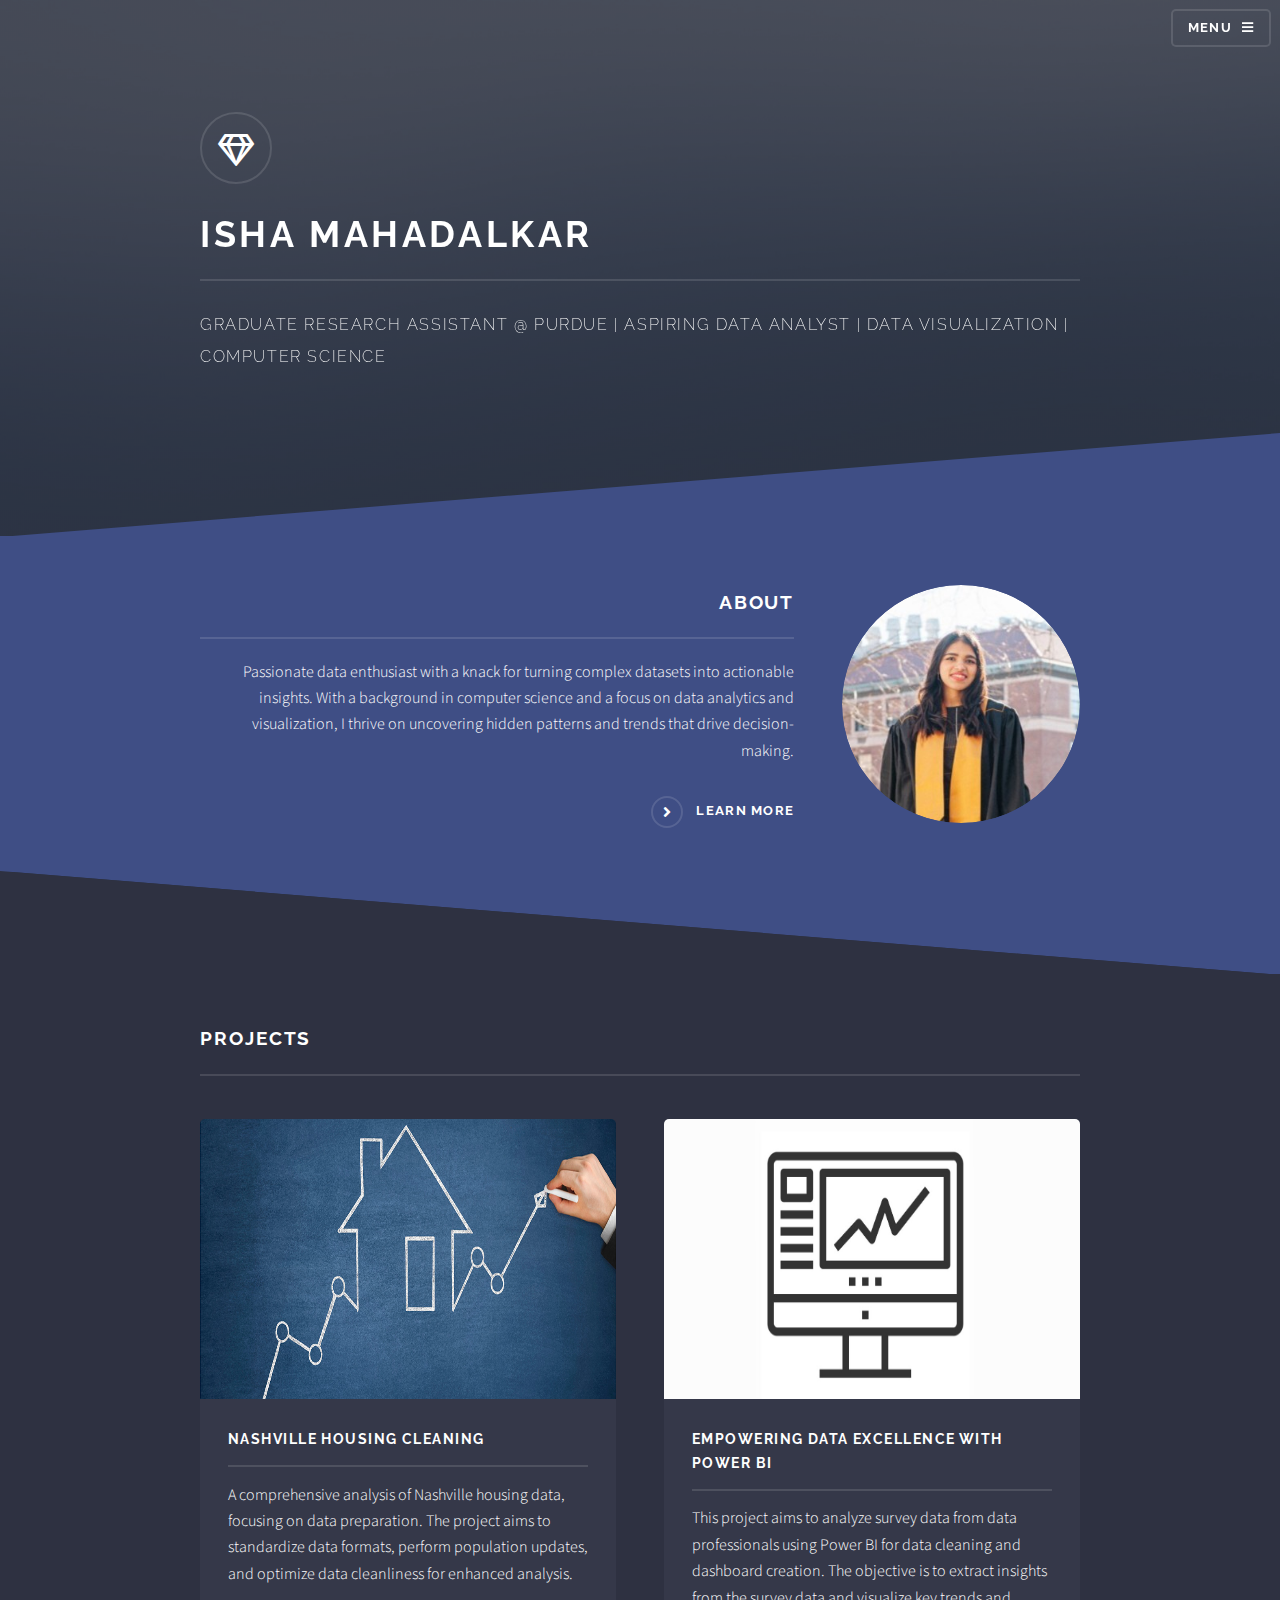
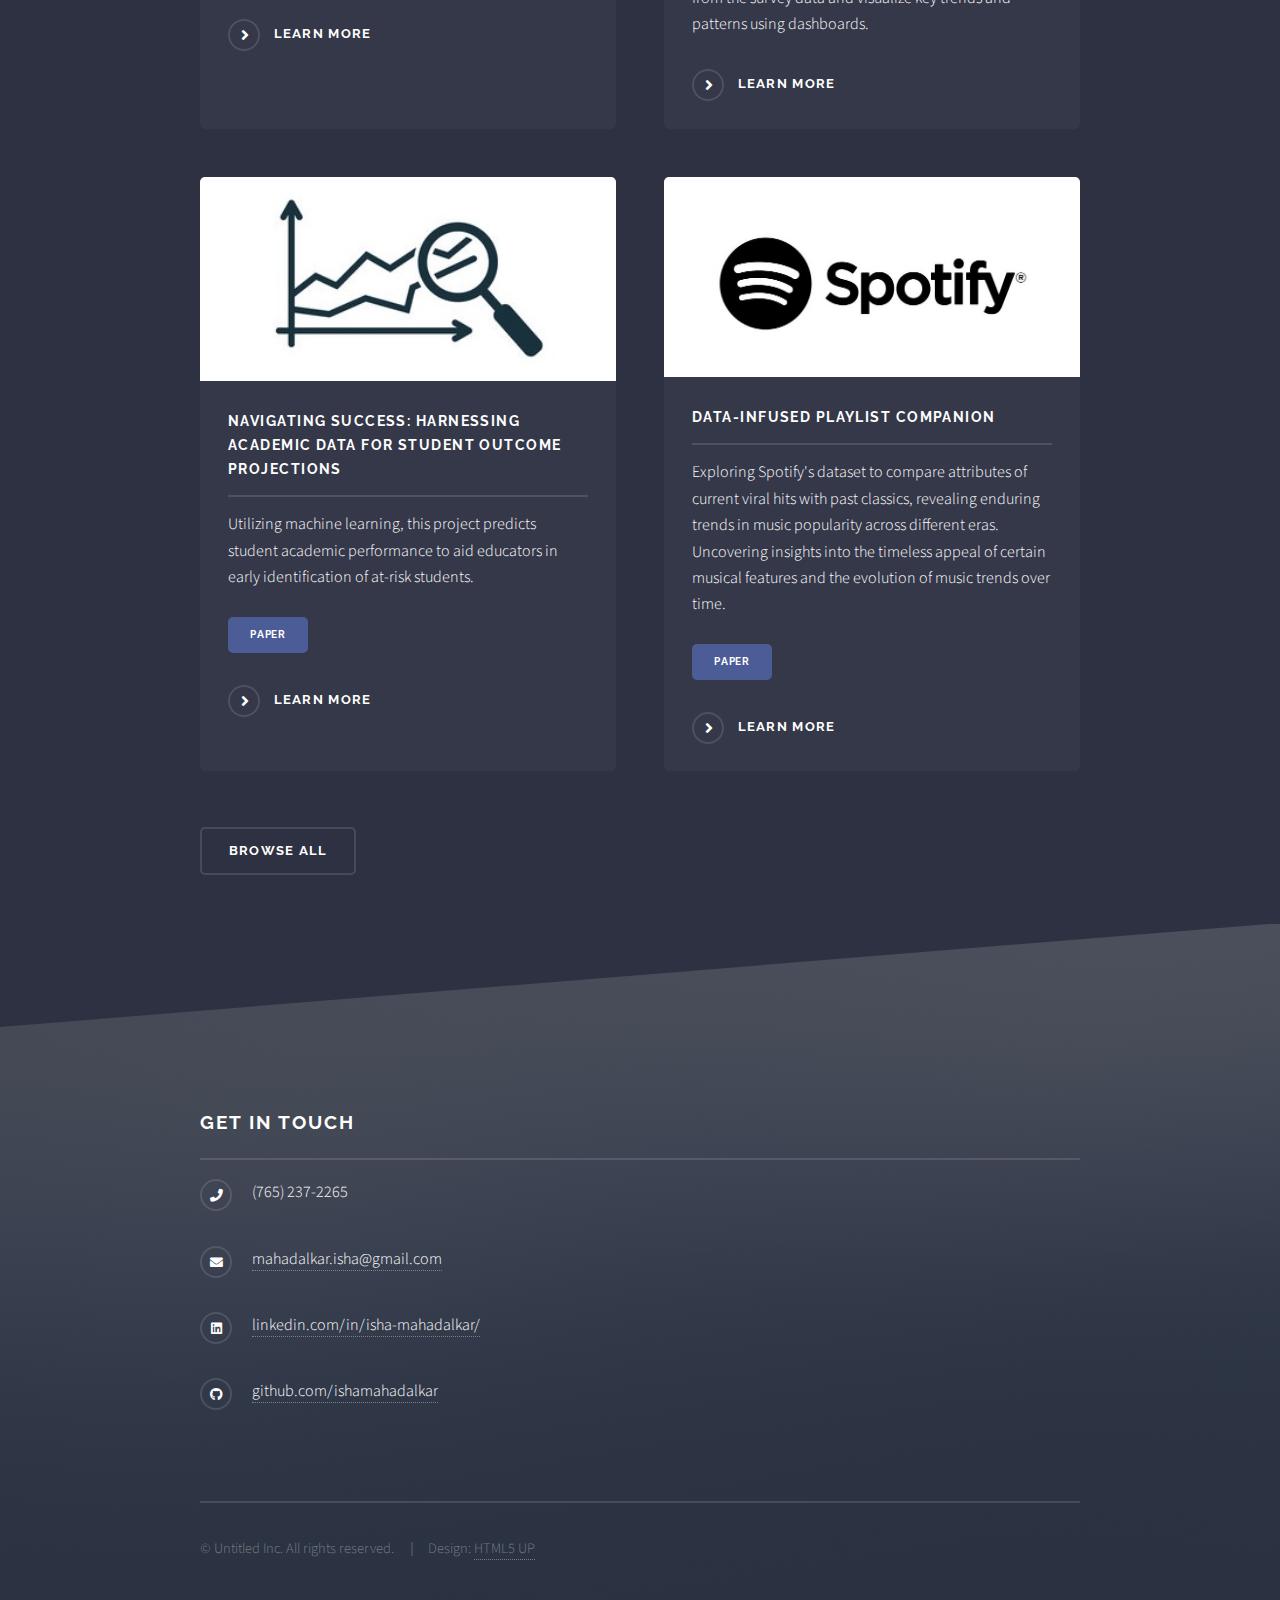
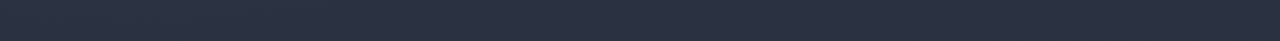
==== commit 95e6d436: "Added project details" ====
--- a/index.html
+++ b/index.html
@@ -78,16 +78,18 @@
                         placerat auctor laoreet.</p> -->
                     <section class="features">
                         <article>
-                            <a href="#" class="image"><img src="images/projects/logo_covid.jpeg" alt="" /></a>
-                            <h3 class="major">COVID19 Data Exploration</h3>
-                            <p>This project explores COVID-19 data using SQL queries, aiming to analyze trends and patterns in infections, deaths, and vaccinations while leveraging MySQL Workbench for data manipulation and visualization.</p>
-                            <a href="https://github.com/ishamahadalkar/Covid_Exploration" target="_blank" class="special">Learn more</a>
-                        </article>
-                        <article>
                             <a href="#" class="image"><img src="images/projects/logo_housing.jpeg" height="280px" alt="" /></a>
                             <h3 class="major">Nashville Housing Cleaning</h3>
                             <p>A comprehensive analysis of Nashville housing data, focusing on data preparation. The project aims to standardize data formats, perform population updates, and optimize data cleanliness for enhanced analysis.</p>
                             <a href="https://github.com/ishamahadalkar/Nashville_Housing" class="special" target="_blank">Learn more</a>
+                        </article>
+                        <article>
+                            <a href="#" class="image"><img src="images/projects/logo_powerbi.JPG" height="280px" alt="" /></a>
+                            <h3 class="major">Empowering Data Excellence with Power BI</h3>
+                            <p>This project aims to analyze survey data from data professionals using Power BI for data cleaning and dashboard creation. The objective is to extract insights from the survey data and visualize key trends and patterns using
+                                dashboards.
+                            </p>
+                            <a href="https://github.com/ishamahadalkar/Data_Professionals" class="special" target="_blank">Learn more</a>
                         </article>
                         <article>
                             <a href="#" class="image"><img src="images/projects/logo_academic.jpeg" alt="" /></a>
